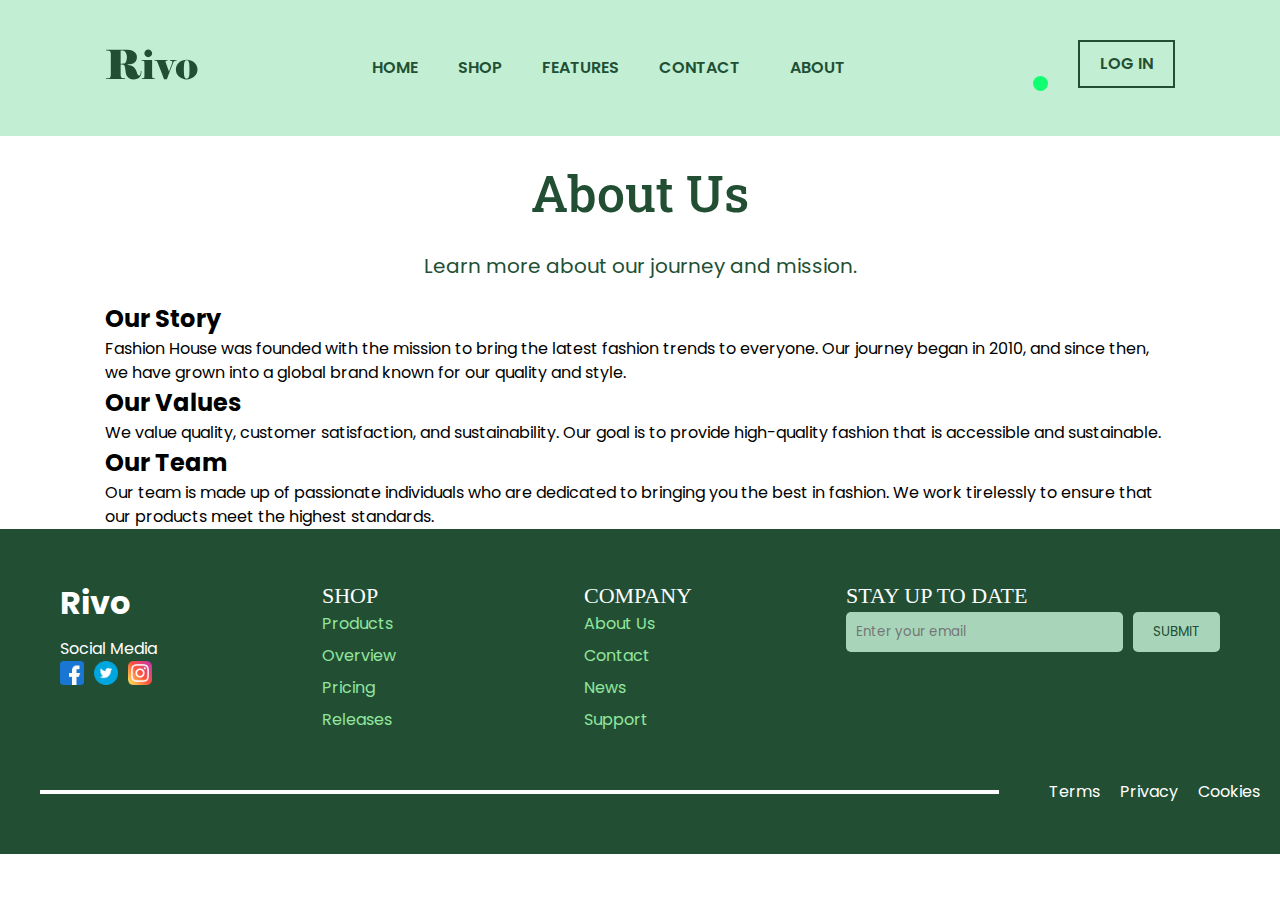
==== about.html @ d5389ce8 "Added some pages" ====
<!DOCTYPE html>
<html lang="en">
<head>
    <meta charset="UTF-8">
    <meta name="viewport" content="width=device-width, initial-scale=1.0">
    <title>About Us - Fashion House</title>
    <link rel="stylesheet" href="css/styles.css">
</head>
<body>
    <nav class="navbar">
        <div class="container">
            <div class="logo">
                <a href="index.html"><img src="images/Rivo.svg" alt="logo"></a>
            </div>
            <div class="main-menu">
                <ul>
                    <li><a href="index.html">Home</a></li>
                    <li><a href="shop.html">SHOP</a></li>
                    <li><a href="features.html">Features</a></li>
                    <li><a href="contact.html">Contact</a></li>
                    <li><a href="about.html">About</a></li>
                </ul>
            </div>
            <div class="main-menu">
                <ul>
                    <li><a class="bag-icon" href="#"><i class="fas fa-bag-shopping bag-icon-style"></i><span class="notification-badge"></span></a></li>
                    <li><a class="btn" href="#"> Log In </a></li>
                </ul>
            </div>
            <button class="hamburger-button">
                <div class="hamburger-line"></div>
                <div class="hamburger-line"></div>
                <div class="hamburger-line"></div>
            </button>
            <div class="mobile-menu">
                <ul>
                    <li><a href="index.html">Home</a></li>
                    <li><a href="shop.html">SHOP</a></li>
                    <li><a href="features.html">Features</a></li>
                    <li><a href="contact.html">Contact</a></li>
                    <li><a href="about.html">About</a></li>
                    <li><a class="btn" href="#"> Log In </a></li>
                </ul>
            </div>
        </div>
    </nav>

    <header class="custom-header">
        <h1>About Us</h1>
        <p>Learn more about our journey and mission.</p>
    </header>

    <section class="about-section">
        <div class="container">
            <h2>Our Story</h2>
            <p>Fashion House was founded with the mission to bring the latest fashion trends to everyone. Our journey began in 2010, and since then, we have grown into a global brand known for our quality and style.</p>
            
            <h2>Our Values</h2>
            <p>We value quality, customer satisfaction, and sustainability. Our goal is to provide high-quality fashion that is accessible and sustainable.</p>
            
            <h2>Our Team</h2>
            <p>Our team is made up of passionate individuals who are dedicated to bringing you the best in fashion. We work tirelessly to ensure that our products meet the highest standards.</p>
        </div>
    </section>

    <footer class="footer">
        <div class="footer-container">
            <div class="footer-column">
                <h2 class="footer-logo">Rivo</h2>
                <p>Social Media</p>
                <div class="social-media-icons">
                    <a href="#"><img src="images/facebook.png" alt="Facebook"></a>
                    <a href="#"><img src="images/twitter.png" alt="Twitter"></a>
                    <a href="#"><img src="images/instagram.png" alt="Instagram"></a>
                </div>
            </div>
            <div class="footer-column">
                <h3>SHOP</h3>
                <ul>
                    <li><a href="#">Products</a></li>
                    <li><a href="#">Overview</a></li>
                    <li><a href="#">Pricing</a></li>
                    <li><a href="#">Releases</a></li>
                </ul>
            </div>
            <div class="footer-column">
                <h3>COMPANY</h3>
                <ul>
                    <li><a href="#">About Us</a></li>
                    <li><a href="#">Contact</a></li>
                    <li><a href="#">News</a></li>
                    <li><a href="#">Support</a></li>
                </ul>
            </div>
            <div class="footer-column">
                <h3>STAY UP TO DATE</h3>
                <div class="subscribe-form">
                    <input type="email" placeholder="Enter your email">
                    <button type="submit">SUBMIT</button>
                </div>
            </div>
        </div>
        <div class="footer-bottom">
            <hr class="footer-hr">
            <div class="footer-links">
                <a href="#">Terms</a>
                <a href="#">Privacy</a>
                <a href="#">Cookies</a>
            </div>
        </div>
    </footer>
</body>
</html>
---- css/styles.css ----
@import url("https://fonts.googleapis.com/css2?family=Poppins:ital,wght@0,100;0,200;0,300;0,400;0,500;0,600;0,700;0,800;0,900;1,100;1,200;1,300;1,400;1,500;1,600;1,700;1,800;1,900&display=swap");
@import url('https://fonts.googleapis.com/css2?family=Roboto+Slab:wght@100..900&display=swap');
* {
  box-sizing: border-box;
  margin: 0;
  padding: 0;
  font-family: "Poppins", sans-serif;
}

:root {
  --primary-color: #224f34;
  --light-color: #f4f4f6;
  --dark-color: #111;
}

body {
  font-family: "Poppins", sans-serif;
  font-size: 16px;
  line-height: 1.5;
  /* background: #fff; */
  overflow-x: hidden;
}

.custom-header {
    text-align: center;
    padding: 20px;
    background-color: #ffffff;
    /* box-shadow: 0 2px 4px rgba(0,0,0,0.1); */
    font-family: 'Roboto Slab', serif;
    font-size: 20px;
    /* font-optical-sizing: auto; */
    color: #224F34;
    
}

.custom-header h1 {
  text-align: center;
  font-weight: 500;
  color: var(--primary-color);
  font-size: 50px;
  font-family: "Roboto Slab", sans-serif;
  margin-bottom: 20px;
  
}
.custom-nav ul {
  list-style: none;
  padding: 10;
  margin: 15px 0 0 0;
  display: flex;
  justify-content: center;
}

.custom-nav ul li {
  margin: 0 20px;
}

.custom-nav ul li a {
  text-decoration: none;
  color: #2b2b2b;
  font-weight:normal;
}

.custom-nav ul li a.active,
.custom-nav ul li a:hover {
    color: #2b2b2b;
    border-bottom: 2px solid #2b2b2b;
}

.rating-star {
  color: rgb(129, 129, 10); /* Yellow color */
  font-size: 20px; /* Adjust font size */
}

.best-selling {
  padding: 20px;
  max-width: 1200px;
  margin: 0 auto;
}

.best-selling-list {
  display: grid;
  grid-template-columns: repeat(3, 1fr);
  row-gap: 20px; 
  column-gap: 20px; 
  text-align: center;
}

.best-selling-pro {
  background-color: #ffffff;
  border-radius: 8px;
  padding: 10px;
}

.best-selling-pro img {
  max-width: 100%;
  height: auto;
  border-radius: 8px;
  cursor: pointer;
}

.best-selling-pro h2 {
  font-size: 1.2em;
  margin: 10px 0;
}

.best-selling-pro p {
  margin: 5px 0;
  color: #666666;
}

.productmain {
  padding: 20px;
  max-width: 1200px;
  margin: 0 auto;
}

.product-list {
  display: grid;
  grid-template-columns: repeat(4, 1fr);
  row-gap: 0px; 
  column-gap: 0px; 
}

.product {
  background-color: #ffffff;
  /* border: 1px solid #e0e0e0; */
  border-radius: 0px;
  padding: 10px;
  text-align: center;
  /* box-shadow: 0 2px 4px rgba(0,0,0,0.1); */
}

.product img {
  max-width: 100%;
  height: auto;
  border-radius: 8px;
  cursor: pointer;
}

.product h2 {
  font-size: 1em;
  margin: 5px 0;
}

.product p {
  margin: 5px 0;
  color: #666666;
}

/* Modal styles */
.modal {
  display: none;
  position: fixed;
  z-index: 1;
  padding-top: 60px;
  left: 0;
  top: 0;
  width: 100%;
  height: 100%;
  overflow: auto;
  background-color: rgb(0,0,0);
  background-color: rgba(0,0,0,0.9);
}

.modal-content {
  margin: auto;
  display: block;
  width: 80%;
  max-width: 700px;
}

/* rotate images */
.rotate {
  animation: rotate 0.5s linear forwards;
}

@keyframes rotate {
  from {
      transform: rotateY(0deg);
  }
  to {
      transform: rotateY(360deg);
  }
}


#caption {
  margin: auto;
  display: block;
  width: 80%;
  max-width: 700px;
  text-align: center;
  color: #ccc;
  padding: 10px 0;
}

.modal-content, #caption {
  animation-name: zoom;
  animation-duration: 0.6s;
}

@keyframes zoom {
  from {transform: scale(0)}
  to {transform: scale(1)}
}

.close {
  position: absolute;
  top: 15px;
  right: 35px;
  color: #f1f1f1;
  font-size: 40px;
  font-weight: bold;
  transition: 0.3s;
}

.close:hover,
.close:focus {
  color: #bbb;
  text-decoration: none;
  cursor: pointer;
}


a {
  text-decoration: none;
  color: var(--primary-color);
}

ul {
  list-style: none;
}

img {
  max-width: 100%;
}

/* Navbar */
.navbar {
  background: #c2efd4;
  padding: 40px;
}

.navbar .container {
  display: flex;
  justify-content: space-between;
  align-items: center;
}

.navbar .main-menu ul {
  display: flex;
}

.navbar ul li a {
  padding: 10px 20px;
  display: block;
  text-transform: uppercase;
  font-weight: 600;
  transition: 0.5s;
}

.navbar ul li a:hover {
  color: var(--primary-color);
}

.navbar ul li a i {
  margin-right: 10px;
}

.navbar ul li:last-child a {
  margin-left: 10px;
}

/* Utility Classes */
.container {
  max-width: 1100px;
  margin: 0 auto;
  padding: 0 15px;
}

.container-sm {
  max-width: 800px;
  margin: 0 auto;
  padding: 0 15px;
}

/* Card */
.card {
  background: #fff;
  color: #000;
  border-radius: 10px;
  padding: 20px;
}

/* Shopping bag */
.bag-icon {
  position: relative;
  display: inline-block;
}

.bag-icon-style {
  font-size: 24px;
}

.notification-badge {
  position: absolute;
  bottom: 5px;
  right: 20px;
  background-color: #10ff70;
  color: white;
  border-radius: 50%;
  width: 15px;
  height: 15px;
  display: flex;
  justify-content: center;
  align-items: center;
  font-size: 12px;
  font-weight: bold;
}

/* Buttons */
.btn {
  display: inline-block;
  justify-content: center;
  align-items: center;
  padding: 13px 20px;
  background: transparent;
  border: 2px solid #224f34;
  color: #224f34;
  text-transform: uppercase;
  font-weight: 600;
  text-decoration: none;
  cursor: pointer;
  text-align: center;
  transition: 0.5s;
}

.btn:hover {
  opacity: 0.8;
}

.btn-primary {
  background: var(--primary-color);
  color: #fff;
}

.btn-dark {
  background: var(--dark-color);
  color: #fff;
}

.btn-block {
  display: block;
  width: 100%;
}

/* Text Classes */
.text-xxl {
  font-size: 3rem;
  line-height: 1.2;
  font-weight: 600;
  margin: 40px 0 20px;
}

.text-xl {
  font-size: 2.2rem;
  line-height: 1.4;
  font-weight: normal;
  margin: 40px 0 20px;
}

.text-lg {
  font-size: 1.8rem;
  line-height: 1.4;
  font-weight: normal;
  margin: 30px 0 20px;
}

.text-md {
  font-size: 1.2rem;
  line-height: 1.4;
  font-weight: normal;
  margin: 20px 0 10px;
}

.text-sm {
  font-size: 0.9rem;
  line-height: 1.4;
  font-weight: normal;
  margin: 10px 0 5px;
}

.text-center {
  text-align: center;
}

/* Background */
.bg-primary {
  background: var(--primary-color);
  color: #fff;
}

.bg-light {
  background: var(--light-color);
  color: #333;
}

.bg-dark {
  background: var(--dark-color);
  color: #fff;
}

.bg-black {
  background: #000;
  color: #fff;
}

/* Hamburger Button */
.hamburger-button {
  display: none;
  background: none;
  border: none;
  cursor: pointer;
  padding: 10px;
  z-index: 1000;
}

.hamburger-button .hamburger-line {
  width: 30px;
  height: 3px;
  background: #333;
  margin: 6px 0;
}

/* Mobile Menu */
.mobile-menu {
  position: fixed;
  top: 0;
  right: -300px;
  width: 250px;
  height: 100%;
  z-index: 100;
  background: #fff;
  box-shadow: 0px 0px 10px rgba(0, 0, 0, 0.2);
  transition: right 0.3s ease-in-out;
}

.mobile-menu.active {
  right: 0;
}

.mobile-menu ul {
  margin-top: 100px;
  padding-right: 10px;
}

.mobile-menu ul li {
  margin: 10px 0;
}

.mobile-menu ul li a {
  font-size: 20px;
  transition: 0.3s;
}

/* Media Queries */
@media (max-width: 960px) {
  .text-xxl {
    font-size: 2.5rem;
  }

  .best-selling-list {
    grid-template-columns: repeat(2, 1fr);
  }

  .best-selling h2 {
    font-size: 1.1em;
  }
}


/* @media (max-width: 500px) {

} */



/* FOOTER CSS */
.footer {
  background-color: #224f34;
  color: white;
  padding: 50px 20px;
}

.footer-container {
  display: flex;
  justify-content: space-between;
  max-width: 1200px;
  margin: 0 auto;
}

.footer-column {
  flex: 1;
  margin: 0 20px;
}

.footer-logo {
  font-size: 2rem;
  margin-bottom: 10px;
}

.footer h3 {
  font-family: "Roboto Serif", serif;
  font-size: 22px;
  font-weight: 500;
  color: #ffffff;
}


.footer ul {
  list-style: none;
  padding: 0;
}

.footer ul li {
  margin-bottom: 8px;
}

.footer ul li a {
  color: rgb(146, 230, 158);
  font-size: 1rem;
  text-decoration: none;
}

.footer ul li a:hover {
  text-decoration: underline;
}

.social-media-icons {
  display: flex;
  gap: 10px;
}

.footer-bottom-links {
  justify-content: center; /* Center align the links */
}

.footer-bottom {
  display: flex;
  align-items: center;
  justify-content: space-between;
  padding-top: 20px;
  margin-top: 20px;
}

.footer-hr {
  flex-grow: 1;
  border: none;
  border-top: 4px solid white; /* Thickness of the line */
  margin-left: 20px;
  margin-right: 50px; /* Space between the line and links */
}

.footer-links {
  display: flex;
  align-items: flex-start;
  gap: 20px; /* Add spacing between links */
}

.social-media-icons a {
  color: white;
  font-size: 20px;
}

.subscribe-form {
  display: flex;
  gap: 10px;
}

.subscribe-form input {
  padding: 10px;
  border: none;
  border-radius: 5px;
  flex: 1;
  background-color: #a8d5ba; 
  color: #224f34; 
}

.subscribe-form button {
  padding: 10px 20px;
  border: none;
  border-radius: 5px;
  background-color: #a8d5ba;
  color: #224f34;
  cursor: pointer;
}

.footer-bottom a {
  color: white;
  text-decoration: none;
}

.footer-bottom a:hover {
  text-decoration: underline;
}



.social-media-icons {
  display: flex;
  gap: 10px;
  justify-content: left;
}

.social-media-icons img {
  max-width: 100%; /* Ensure images don't exceed their container width */
  height: auto; /* Maintain aspect ratio */
  width: 24px; /* Set initial width */
}


@media (max-width: 670px) {
  .navbar .main-menu {
    display: none;
  }

  .navbar .hamburger-button {
    display: block;
  }

  .hero .container {
    background: url("../images/hero-bg-mobile.png") no-repeat;
    background-size: 350px 400px;
    background-position: bottom;
    height: 770px;
  }

  .hero .hero-content,
  .hero .hero-text {
    width: 100%;
    text-align: center;
  }

  .hero .hero-buttons .btn {
    margin-bottom: 10px;
    display: block;
    width: 100%;
  }

  .testimonials .testimonials-heading {
    max-width: 100%;
    text-align: center;
  }

  .testimonials .testimonials-grid,
  .pricing .pricing-grid,
  .footer .footer-grid {
    grid-template-columns: 1fr;
  }

  .footer .card {
    margin-right: 0;
  }

  .footer .footer-grid > div {
    text-align: center;
  }

  /* Text */
  .text-xl {
    font-size: 1.9rem;
  }

  .text-lg {
    font-size: 1.5rem;
  }

  .text-md {
    font-size: 1.1rem;
  }

  .custom-header {
    font-size: 1em; /* Adjusted font size for responsiveness */
    padding: 10px; /* Adjusted padding for responsiveness */
  }

  .custom-nav ul {
    margin: 5px 0; /* Further adjusted margin for responsiveness */
  }

  .custom-nav ul li {
    margin: 0 5px; /* Further adjusted margin for responsiveness */
  }

  .footer-column {
    flex: 1 0 100%; /* Take full width on smaller screens */
    margin: 20px 0; /* Add space between columns */
  }

  .subscribe-form input {
    width: 100%; /* Make the input take full width on smaller screens */
  }

  .subscribe-form input {
    width: 100%; /* Make the input take full width on smaller screens */
    font-size: 14px; /* Adjust font size for smaller screens */
    padding: 8px; /* Adjust padding for smaller screens */
  }

  .best-selling-list {
    grid-template-columns: 1fr;
  }

  .best-selling {
    padding: 15px;
  }

}
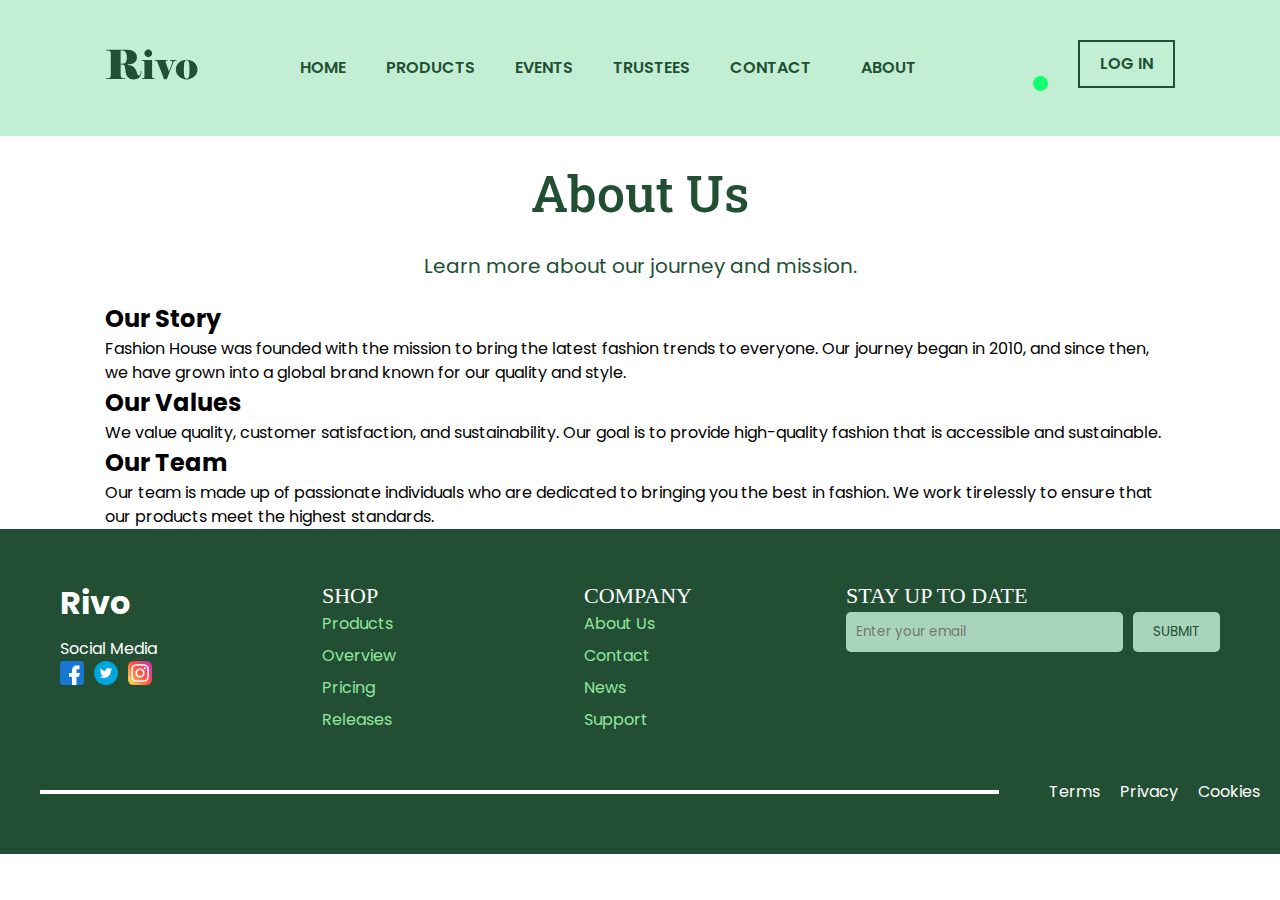
==== commit 47663a2e: "Merge pull request #9 from dicethedev/elijahkatov1" ====
--- a/about.html
+++ b/about.html
@@ -1,113 +1,130 @@
 <!DOCTYPE html>
 <html lang="en">
-<head>
-    <meta charset="UTF-8">
-    <meta name="viewport" content="width=device-width, initial-scale=1.0">
+  <head>
+    <meta charset="UTF-8" />
+    <meta name="viewport" content="width=device-width, initial-scale=1.0" />
     <title>About Us - Fashion House</title>
-    <link rel="stylesheet" href="css/styles.css">
-</head>
-<body>
+    <link rel="stylesheet" href="css/styles.css" />
+  </head>
+  <body>
     <nav class="navbar">
-        <div class="container">
-            <div class="logo">
-                <a href="index.html"><img src="images/Rivo.svg" alt="logo"></a>
-            </div>
-            <div class="main-menu">
-                <ul>
-                    <li><a href="index.html">Home</a></li>
-                    <li><a href="shop.html">SHOP</a></li>
-                    <li><a href="features.html">Features</a></li>
-                    <li><a href="contact.html">Contact</a></li>
-                    <li><a href="about.html">About</a></li>
-                </ul>
-            </div>
-            <div class="main-menu">
-                <ul>
-                    <li><a class="bag-icon" href="#"><i class="fas fa-bag-shopping bag-icon-style"></i><span class="notification-badge"></span></a></li>
-                    <li><a class="btn" href="#"> Log In </a></li>
-                </ul>
-            </div>
-            <button class="hamburger-button">
-                <div class="hamburger-line"></div>
-                <div class="hamburger-line"></div>
-                <div class="hamburger-line"></div>
-            </button>
-            <div class="mobile-menu">
-                <ul>
-                    <li><a href="index.html">Home</a></li>
-                    <li><a href="shop.html">SHOP</a></li>
-                    <li><a href="features.html">Features</a></li>
-                    <li><a href="contact.html">Contact</a></li>
-                    <li><a href="about.html">About</a></li>
-                    <li><a class="btn" href="#"> Log In </a></li>
-                </ul>
-            </div>
+      <div class="container">
+        <div class="logo">
+          <a href="index.html"><img src="images/Rivo.svg" alt="logo" /></a>
         </div>
+        <div class="main-menu">
+          <ul>
+            <li><a href="index.html">Home</a></li>
+            <li><a href="products.html">PRODUCTS</a></li>
+            <li><a href="events.html">EVENTS</a></li>
+            <li><a href="trustees.html">TRUSTEES</a></li>
+            <li><a href="contact.html">CONTACT</a></li>
+            <li><a href="about.html">ABOUT</a></li>
+          </ul>
+        </div>
+        <div class="main-menu">
+          <ul>
+            <li>
+              <a class="bag-icon" href="#"
+                ><i class="fas fa-bag-shopping bag-icon-style"></i
+                ><span class="notification-badge"></span
+              ></a>
+            </li>
+            <li><a class="btn" href="#"> Log In </a></li>
+          </ul>
+        </div>
+        <button class="hamburger-button">
+          <div class="hamburger-line"></div>
+          <div class="hamburger-line"></div>
+          <div class="hamburger-line"></div>
+        </button>
+        <div class="mobile-menu">
+          <ul>
+            <li><a href="index.html">Home</a></li>
+            <li><a href="shop.html">SHOP</a></li>
+            <li><a href="features.html">Features</a></li>
+            <li><a href="contact.html">Contact</a></li>
+            <li><a href="about.html">About</a></li>
+            <li><a class="btn" href="#"> Log In </a></li>
+          </ul>
+        </div>
+      </div>
     </nav>
 
     <header class="custom-header">
-        <h1>About Us</h1>
-        <p>Learn more about our journey and mission.</p>
+      <h1>About Us</h1>
+      <p>Learn more about our journey and mission.</p>
     </header>
 
     <section class="about-section">
-        <div class="container">
-            <h2>Our Story</h2>
-            <p>Fashion House was founded with the mission to bring the latest fashion trends to everyone. Our journey began in 2010, and since then, we have grown into a global brand known for our quality and style.</p>
-            
-            <h2>Our Values</h2>
-            <p>We value quality, customer satisfaction, and sustainability. Our goal is to provide high-quality fashion that is accessible and sustainable.</p>
-            
-            <h2>Our Team</h2>
-            <p>Our team is made up of passionate individuals who are dedicated to bringing you the best in fashion. We work tirelessly to ensure that our products meet the highest standards.</p>
-        </div>
+      <div class="container">
+        <h2>Our Story</h2>
+        <p>
+          Fashion House was founded with the mission to bring the latest fashion
+          trends to everyone. Our journey began in 2010, and since then, we have
+          grown into a global brand known for our quality and style.
+        </p>
+
+        <h2>Our Values</h2>
+        <p>
+          We value quality, customer satisfaction, and sustainability. Our goal
+          is to provide high-quality fashion that is accessible and sustainable.
+        </p>
+
+        <h2>Our Team</h2>
+        <p>
+          Our team is made up of passionate individuals who are dedicated to
+          bringing you the best in fashion. We work tirelessly to ensure that
+          our products meet the highest standards.
+        </p>
+      </div>
     </section>
 
     <footer class="footer">
-        <div class="footer-container">
-            <div class="footer-column">
-                <h2 class="footer-logo">Rivo</h2>
-                <p>Social Media</p>
-                <div class="social-media-icons">
-                    <a href="#"><img src="images/facebook.png" alt="Facebook"></a>
-                    <a href="#"><img src="images/twitter.png" alt="Twitter"></a>
-                    <a href="#"><img src="images/instagram.png" alt="Instagram"></a>
-                </div>
-            </div>
-            <div class="footer-column">
-                <h3>SHOP</h3>
-                <ul>
-                    <li><a href="#">Products</a></li>
-                    <li><a href="#">Overview</a></li>
-                    <li><a href="#">Pricing</a></li>
-                    <li><a href="#">Releases</a></li>
-                </ul>
-            </div>
-            <div class="footer-column">
-                <h3>COMPANY</h3>
-                <ul>
-                    <li><a href="#">About Us</a></li>
-                    <li><a href="#">Contact</a></li>
-                    <li><a href="#">News</a></li>
-                    <li><a href="#">Support</a></li>
-                </ul>
-            </div>
-            <div class="footer-column">
-                <h3>STAY UP TO DATE</h3>
-                <div class="subscribe-form">
-                    <input type="email" placeholder="Enter your email">
-                    <button type="submit">SUBMIT</button>
-                </div>
-            </div>
+      <div class="footer-container">
+        <div class="footer-column">
+          <h2 class="footer-logo">Rivo</h2>
+          <p>Social Media</p>
+          <div class="social-media-icons">
+            <a href="#"><img src="images/facebook.png" alt="Facebook" /></a>
+            <a href="#"><img src="images/twitter.png" alt="Twitter" /></a>
+            <a href="#"><img src="images/instagram.png" alt="Instagram" /></a>
+          </div>
         </div>
-        <div class="footer-bottom">
-            <hr class="footer-hr">
-            <div class="footer-links">
-                <a href="#">Terms</a>
-                <a href="#">Privacy</a>
-                <a href="#">Cookies</a>
-            </div>
+        <div class="footer-column">
+          <h3>SHOP</h3>
+          <ul>
+            <li><a href="#">Products</a></li>
+            <li><a href="#">Overview</a></li>
+            <li><a href="#">Pricing</a></li>
+            <li><a href="#">Releases</a></li>
+          </ul>
         </div>
+        <div class="footer-column">
+          <h3>COMPANY</h3>
+          <ul>
+            <li><a href="#">About Us</a></li>
+            <li><a href="#">Contact</a></li>
+            <li><a href="#">News</a></li>
+            <li><a href="#">Support</a></li>
+          </ul>
+        </div>
+        <div class="footer-column">
+          <h3>STAY UP TO DATE</h3>
+          <div class="subscribe-form">
+            <input type="email" placeholder="Enter your email" />
+            <button type="submit">SUBMIT</button>
+          </div>
+        </div>
+      </div>
+      <div class="footer-bottom">
+        <hr class="footer-hr" />
+        <div class="footer-links">
+          <a href="#">Terms</a>
+          <a href="#">Privacy</a>
+          <a href="#">Cookies</a>
+        </div>
+      </div>
     </footer>
-</body>
+  </body>
 </html>
--- a/css/styles.css
+++ b/css/styles.css
@@ -1,5 +1,5 @@
 @import url("https://fonts.googleapis.com/css2?family=Poppins:ital,wght@0,100;0,200;0,300;0,400;0,500;0,600;0,700;0,800;0,900;1,100;1,200;1,300;1,400;1,500;1,600;1,700;1,800;1,900&display=swap");
-@import url('https://fonts.googleapis.com/css2?family=Roboto+Slab:wght@100..900&display=swap');
+@import url("https://fonts.googleapis.com/css2?family=Roboto+Slab:wght@100..900&display=swap");
 * {
   box-sizing: border-box;
   margin: 0;
@@ -22,15 +22,14 @@
 }
 
 .custom-header {
-    text-align: center;
-    padding: 20px;
-    background-color: #ffffff;
-    /* box-shadow: 0 2px 4px rgba(0,0,0,0.1); */
-    font-family: 'Roboto Slab', serif;
-    font-size: 20px;
-    /* font-optical-sizing: auto; */
-    color: #224F34;
-    
+  text-align: center;
+  padding: 20px;
+  background-color: #ffffff;
+  /* box-shadow: 0 2px 4px rgba(0,0,0,0.1); */
+  font-family: "Roboto Slab", serif;
+  font-size: 20px;
+  /* font-optical-sizing: auto; */
+  color: #224f34;
 }
 
 .custom-header h1 {
@@ -40,7 +39,6 @@
   font-size: 50px;
   font-family: "Roboto Slab", sans-serif;
   margin-bottom: 20px;
-  
 }
 .custom-nav ul {
   list-style: none;
@@ -57,13 +55,13 @@
 .custom-nav ul li a {
   text-decoration: none;
   color: #2b2b2b;
-  font-weight:normal;
+  font-weight: normal;
 }
 
 .custom-nav ul li a.active,
 .custom-nav ul li a:hover {
-    color: #2b2b2b;
-    border-bottom: 2px solid #2b2b2b;
+  color: #2b2b2b;
+  border-bottom: 2px solid #2b2b2b;
 }
 
 .rating-star {
@@ -80,8 +78,8 @@
 .best-selling-list {
   display: grid;
   grid-template-columns: repeat(3, 1fr);
-  row-gap: 20px; 
-  column-gap: 20px; 
+  row-gap: 20px;
+  column-gap: 20px;
   text-align: center;
 }
 
@@ -117,8 +115,8 @@
 .product-list {
   display: grid;
   grid-template-columns: repeat(4, 1fr);
-  row-gap: 0px; 
-  column-gap: 0px; 
+  row-gap: 0px;
+  column-gap: 0px;
 }
 
 .product {
@@ -158,8 +156,8 @@
   width: 100%;
   height: 100%;
   overflow: auto;
-  background-color: rgb(0,0,0);
-  background-color: rgba(0,0,0,0.9);
+  background-color: rgb(0, 0, 0);
+  background-color: rgba(0, 0, 0, 0.9);
 }
 
 .modal-content {
@@ -176,13 +174,12 @@
 
 @keyframes rotate {
   from {
-      transform: rotateY(0deg);
+    transform: rotateY(0deg);
   }
   to {
-      transform: rotateY(360deg);
-  }
-}
-
+    transform: rotateY(360deg);
+  }
+}
 
 #caption {
   margin: auto;
@@ -194,14 +191,19 @@
   padding: 10px 0;
 }
 
-.modal-content, #caption {
+.modal-content,
+#caption {
   animation-name: zoom;
   animation-duration: 0.6s;
 }
 
 @keyframes zoom {
-  from {transform: scale(0)}
-  to {transform: scale(1)}
+  from {
+    transform: scale(0);
+  }
+  to {
+    transform: scale(1);
+  }
 }
 
 .close {
@@ -220,7 +222,6 @@
   text-decoration: none;
   cursor: pointer;
 }
-
 
 a {
   text-decoration: none;
@@ -476,14 +477,65 @@
   .best-selling h2 {
     font-size: 1.1em;
   }
-}
-
-
-/* @media (max-width: 500px) {
-
-} */
-
-
+
+  .exclusive-offer {
+    padding: 20px;
+  }
+
+  .offer-details h2 {
+    font-size: 28px;
+  }
+
+  .offer-details p {
+    font-size: 16px;
+  }
+
+  .time-box {
+    padding: 10px;
+  }
+
+  .time-box span {
+    font-size: 20px;
+  }
+
+  .time-box p {
+    font-size: 12px;
+  }
+}
+
+@media (max-width: 500px) {
+  .exclusive-offer {
+    flex-direction: column;
+    padding: 20px;
+  }
+
+  .offer-image,
+  .offer-details {
+    flex: 1;
+    min-width: 100%;
+    text-align: center;
+  }
+
+  .offer-details h2 {
+    font-size: 24px;
+  }
+
+  .offer-details p {
+    font-size: 14px;
+  }
+
+  .time-box {
+    padding: 5px;
+  }
+
+  .time-box span {
+    font-size: 18px;
+  }
+
+  .time-box p {
+    font-size: 10px;
+  }
+}
 
 /* FOOTER CSS */
 .footer {
@@ -515,7 +567,6 @@
   font-weight: 500;
   color: #ffffff;
 }
-
 
 .footer ul {
   list-style: none;
@@ -582,8 +633,8 @@
   border: none;
   border-radius: 5px;
   flex: 1;
-  background-color: #a8d5ba; 
-  color: #224f34; 
+  background-color: #a8d5ba;
+  color: #224f34;
 }
 
 .subscribe-form button {
@@ -604,8 +655,6 @@
   text-decoration: underline;
 }
 
-
-
 .social-media-icons {
   display: flex;
   gap: 10px;
@@ -618,6 +667,69 @@
   width: 24px; /* Set initial width */
 }
 
+.exclusive-offer {
+  display: flex;
+  align-items: center;
+  justify-content: center;
+  background-color: #c2efd4;
+  padding: 50px;
+  border-radius: 10px;
+  padding: 20px;
+  max-width: 1200px;
+  margin: 0 auto;
+}
+
+.offer-image {
+  flex: 1;
+}
+
+.offer-image img {
+  max-width: 100%;
+  border-radius: 0px 0px;
+}
+
+.offer-details {
+  flex: 2;
+  padding: 20px;
+}
+
+.offer-details h2 {
+  font-family: "Roboto Slab", serif;
+  color: var(--primary-color);
+  font-size: 36px;
+  margin-bottom: 20px;
+}
+
+.offer-details p {
+  font-size: 18px;
+  color: var(--dark-color);
+  margin-bottom: 30px;
+}
+
+.countdown-timer {
+  display: flex;
+  gap: 20px;
+  margin-bottom: 20px;
+}
+
+.time-box {
+  background-color: #ffffff;
+  border-radius: 10px;
+  padding: 10px 20px;
+  text-align: center;
+  box-shadow: 0 2px 4px rgba(0, 0, 0, 0.1);
+}
+
+.time-box span {
+  font-size: 24px;
+  font-weight: bold;
+  color: var(--primary-color);
+}
+
+.time-box p {
+  font-size: 14px;
+  color: var(--dark-color);
+}
 
 @media (max-width: 670px) {
   .navbar .main-menu {
@@ -714,5 +826,4 @@
   .best-selling {
     padding: 15px;
   }
-
-}+}
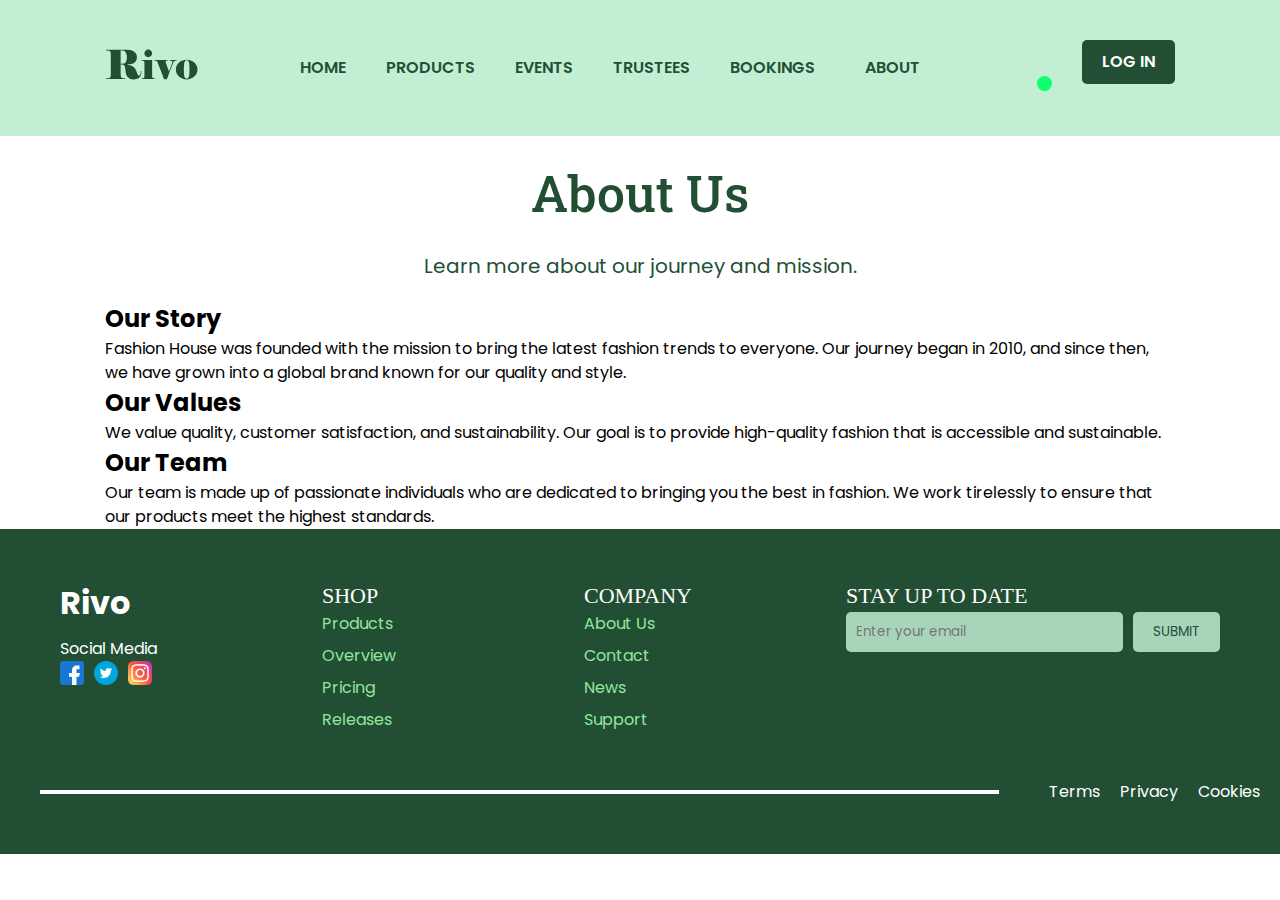
==== commit 7104df8c: "appointment page ready" ====
--- a/about.html
+++ b/about.html
@@ -18,7 +18,7 @@
             <li><a href="products.html">PRODUCTS</a></li>
             <li><a href="events.html">EVENTS</a></li>
             <li><a href="trustees.html">TRUSTEES</a></li>
-            <li><a href="contact.html">CONTACT</a></li>
+            <li><a href="appointment.html">BOOKINGS</a></li>
             <li><a href="about.html">ABOUT</a></li>
           </ul>
         </div>
--- a/css/styles.css
+++ b/css/styles.css
@@ -1,5 +1,10 @@
+/* Combined CSS File */
+
+/* Imports */
 @import url("https://fonts.googleapis.com/css2?family=Poppins:ital,wght@0,100;0,200;0,300;0,400;0,500;0,600;0,700;0,800;0,900;1,100;1,200;1,300;1,400;1,500;1,600;1,700;1,800;1,900&display=swap");
 @import url("https://fonts.googleapis.com/css2?family=Roboto+Slab:wght@100..900&display=swap");
+
+/* Base Styles */
 * {
   box-sizing: border-box;
   margin: 0;
@@ -17,18 +22,16 @@
   font-family: "Poppins", sans-serif;
   font-size: 16px;
   line-height: 1.5;
-  /* background: #fff; */
   overflow-x: hidden;
 }
 
+/* Custom Header */
 .custom-header {
   text-align: center;
   padding: 20px;
   background-color: #ffffff;
-  /* box-shadow: 0 2px 4px rgba(0,0,0,0.1); */
   font-family: "Roboto Slab", serif;
   font-size: 20px;
-  /* font-optical-sizing: auto; */
   color: #224f34;
 }
 
@@ -40,6 +43,8 @@
   font-family: "Roboto Slab", sans-serif;
   margin-bottom: 20px;
 }
+
+/* Navigation */
 .custom-nav ul {
   list-style: none;
   padding: 10;
@@ -64,11 +69,13 @@
   border-bottom: 2px solid #2b2b2b;
 }
 
+/* Rating Star */
 .rating-star {
-  color: rgb(129, 129, 10); /* Yellow color */
-  font-size: 20px; /* Adjust font size */
-}
-
+  color: rgb(129, 129, 10);
+  font-size: 20px;
+}
+
+/* Best Selling */
 .best-selling {
   padding: 20px;
   max-width: 1200px;
@@ -106,6 +113,7 @@
   color: #666666;
 }
 
+/* Product Main */
 .productmain {
   padding: 20px;
   max-width: 1200px;
@@ -121,11 +129,9 @@
 
 .product {
   background-color: #ffffff;
-  /* border: 1px solid #e0e0e0; */
   border-radius: 0px;
   padding: 10px;
   text-align: center;
-  /* box-shadow: 0 2px 4px rgba(0,0,0,0.1); */
 }
 
 .product img {
@@ -145,7 +151,7 @@
   color: #666666;
 }
 
-/* Modal styles */
+/* Modal Styles */
 .modal {
   display: none;
   position: fixed;
@@ -167,7 +173,7 @@
   max-width: 700px;
 }
 
-/* rotate images */
+/* Rotate Images */
 .rotate {
   animation: rotate 0.5s linear forwards;
 }
@@ -223,6 +229,7 @@
   cursor: pointer;
 }
 
+/* Links */
 a {
   text-decoration: none;
   color: var(--primary-color);
@@ -293,7 +300,7 @@
   padding: 20px;
 }
 
-/* Shopping bag */
+/* Shopping Bag */
 .bag-icon {
   position: relative;
   display: inline-block;
@@ -593,7 +600,7 @@
 }
 
 .footer-bottom-links {
-  justify-content: center; /* Center align the links */
+  justify-content: center;
 }
 
 .footer-bottom {
@@ -607,15 +614,15 @@
 .footer-hr {
   flex-grow: 1;
   border: none;
-  border-top: 4px solid white; /* Thickness of the line */
+  border-top: 4px solid white;
   margin-left: 20px;
-  margin-right: 50px; /* Space between the line and links */
+  margin-right: 50px;
 }
 
 .footer-links {
   display: flex;
   align-items: flex-start;
-  gap: 20px; /* Add spacing between links */
+  gap: 20px;
 }
 
 .social-media-icons a {
@@ -662,9 +669,9 @@
 }
 
 .social-media-icons img {
-  max-width: 100%; /* Ensure images don't exceed their container width */
-  height: auto; /* Maintain aspect ratio */
-  width: 24px; /* Set initial width */
+  max-width: 100%;
+  height: auto;
+  width: 24px;
 }
 
 .exclusive-offer {
@@ -778,7 +785,6 @@
     text-align: center;
   }
 
-  /* Text */
   .text-xl {
     font-size: 1.9rem;
   }
@@ -792,31 +798,27 @@
   }
 
   .custom-header {
-    font-size: 1em; /* Adjusted font size for responsiveness */
-    padding: 10px; /* Adjusted padding for responsiveness */
+    font-size: 1em;
+    padding: 10px;
   }
 
   .custom-nav ul {
-    margin: 5px 0; /* Further adjusted margin for responsiveness */
+    margin: 5px 0;
   }
 
   .custom-nav ul li {
-    margin: 0 5px; /* Further adjusted margin for responsiveness */
+    margin: 0 5px;
   }
 
   .footer-column {
-    flex: 1 0 100%; /* Take full width on smaller screens */
-    margin: 20px 0; /* Add space between columns */
+    flex: 1 0 100%;
+    margin: 20px 0;
   }
 
   .subscribe-form input {
-    width: 100%; /* Make the input take full width on smaller screens */
-  }
-
-  .subscribe-form input {
-    width: 100%; /* Make the input take full width on smaller screens */
-    font-size: 14px; /* Adjust font size for smaller screens */
-    padding: 8px; /* Adjust padding for smaller screens */
+    width: 100%;
+    font-size: 14px;
+    padding: 8px;
   }
 
   .best-selling-list {
@@ -827,3 +829,449 @@
     padding: 15px;
   }
 }
+
+/* Main */
+main {
+  padding: 20px;
+}
+
+.container h1 {
+  text-align: center;
+  margin-bottom: 20px;
+  font-size: 36px;
+  color: var(--primary-color);
+}
+
+/* Calendar */
+.calendar-header {
+  display: flex;
+  justify-content: center;
+  align-items: center;
+  margin-bottom: 20px;
+}
+
+.calendar-header h2 {
+  margin: 0 20px;
+  font-size: 24px;
+  color: var(--primary-color);
+}
+
+.btn-nav {
+  background: none;
+  border: none;
+  font-size: 24px;
+  cursor: pointer;
+  color: var(--primary-color);
+}
+
+#calendar {
+  display: grid;
+  grid-template-columns: repeat(7, 1fr);
+  gap: 10px;
+  margin-bottom: 20px;
+  text-align: center;
+}
+
+#calendar div {
+  padding: 20px;
+  background-color: var(--light-color);
+  cursor: pointer;
+  border-radius: 5px;
+}
+
+#calendar .header {
+  font-weight: bold;
+  color: var(--primary-color);
+}
+
+#calendar .day {
+  min-height: 100px;
+  display: flex;
+  align-items: center;
+  justify-content: center;
+}
+
+#calendar .empty {
+  background-color: transparent;
+  cursor: default;
+}
+
+#calendar .selected {
+  background-color: var(--primary-color);
+  color: #ffffff;
+}
+
+#calendar .disabled {
+  background-color: #ddd;
+  color: #aaa;
+  cursor: not-allowed;
+}
+
+.hidden {
+  display: none;
+}
+
+#appointment-details {
+  background-color: var(--light-color);
+  padding: 20px;
+  border-radius: 5px;
+  margin-top: 20px;
+}
+
+#appointment-details h2 {
+  font-size: 24px;
+  color: var(--primary-color);
+  margin-bottom: 20px;
+}
+
+#time-slots {
+  margin-bottom: 20px;
+}
+
+.time-slot {
+  display: flex;
+  justify-content: space-between;
+  align-items: center;
+  padding: 10px;
+  margin-bottom: 10px;
+  background-color: #ffffff;
+  border: 1px solid #ccc;
+  border-radius: 5px;
+}
+
+.time-slot button {
+  padding: 10px 20px;
+  background-color: var(--secondary-color);
+  color: #ffffff;
+  border: none;
+  border-radius: 5px;
+  cursor: pointer;
+}
+
+form {
+  display: flex;
+  flex-direction: column;
+}
+
+form label {
+  margin-bottom: 5px;
+}
+
+form input {
+  margin-bottom: 10px;
+  padding: 10px;
+  border: 1px solid #ccc;
+  border-radius: 5px;
+}
+
+form button {
+  padding: 10px;
+  background-color: var(--primary-color);
+  color: #ffffff;
+  border: none;
+  border-radius: 5px;
+  cursor: pointer;
+}
+
+.btn {
+  display: inline-block;
+  padding: 15px 30px;
+  background-color: var(--primary-color);
+  color: #ffffff;
+  border: none;
+  border-radius: 5px;
+  text-transform: uppercase;
+  font-weight: bold;
+  cursor: pointer;
+  text-align: center;
+  transition: background-color 0.3s;
+}
+
+.btn:hover {
+  background-color: #1e3f2d;
+}
+
+/* Feedback Corner */
+.feedback-container {
+  max-width: 1100px;
+  margin: 0 auto;
+  padding: 0 15px;
+  margin-top: auto;
+  margin-bottom: 20px;
+  flex-direction: column;
+}
+
+.feedback-header_title {
+  text-align: center;
+  font-weight: 500;
+  color: var(--primary-color);
+  font-size: 50px;
+  font-family: "Roboto Slab", sans-serif;
+  margin-bottom: 20px;
+}
+
+.feedback-content {
+  display: flex;
+  flex-wrap: wrap;
+  gap: 20px;
+  justify-content: space-between;
+}
+
+.feedback-item_container {
+  width: 32%;
+  height: 300px;
+  padding: 20px;
+  border-radius: 3px 0px 0px 0px;
+  background: #ffffff;
+  box-shadow: 0px 7px 30px 0px #0000000d;
+  display: flex;
+  flex-direction: column;
+}
+
+.feedback-item_content {
+  flex-direction: column;
+}
+
+.feedback_quotation-mark {
+  font-family: "Arial Rounded MT Bold", sans-serif;
+  font-size: 60px;
+  font-weight: 400;
+  line-height: 69.43px;
+  color: #224f34;
+}
+
+.feedback_author {
+  font-family: "Roboto Serif", serif;
+  font-size: 22px;
+  font-weight: 600;
+  color: #224f34;
+}
+
+.feedback_message {
+  font-size: 16px;
+  margin-top: 10px;
+}
+
+.pagination-controls_container {
+  display: flex;
+  justify-content: center;
+  align-items: center;
+  margin-top: 20px;
+}
+
+.pagination-btn_control {
+  background-color: #c2efd4;
+  color: var(--primary-color);
+  border: none;
+  border-radius: 5px;
+  padding: 10px 20px;
+  margin: 0 5px;
+  cursor: pointer;
+  font-size: 16px;
+  transition: background-color 0.3s;
+}
+
+.pagination-btn_control:hover {
+  background-color: #c2efd4;
+}
+
+.pagination-btn_control:disabled {
+  background-color: #c2efd4;
+  cursor: not-allowed;
+}
+
+/* Media Queries for Feedback Corner */
+@media (max-width: 1200px) {
+  .feedback-item_container {
+    width: 48%;
+    height: 250px;
+  }
+}
+
+@media (max-width: 768px) {
+  .feedback-header_title {
+    font-size: 40px;
+  }
+
+  .feedback-item_container {
+    width: 100%;
+    height: auto;
+    margin-bottom: 20px;
+  }
+}
+
+@media (max-width: 480px) {
+  .feedback-header_title {
+    font-size: 30px;
+  }
+
+  .feedback-item_container {
+    padding: 15px;
+  }
+
+  .feedback_quotation-mark {
+    font-size: 40px;
+  }
+
+  .feedback_author {
+    font-size: 18px;
+  }
+
+  .feedback_message {
+    font-size: 12px;
+  }
+}
+
+/* Designer Clothes */
+.designer-clothes-container {
+  width: 100%;
+  height: 100%;
+  padding: 50px 300px;
+}
+
+.designer-clothes-box {
+  width: 100%;
+  height: 776px;
+  display: flex;
+  flex-direction: column;
+  justify-content: center;
+  gap: 2rem;
+}
+
+.first-text {
+  width: 100%;
+  height: fit-content;
+  display: flex;
+  gap: 1rem;
+  align-items: center;
+  flex-direction: column;
+  padding: 15px 0;
+}
+
+.first-text h1 {
+  color: var(--primary-color);
+  font-weight: 600;
+  font-size: medium;
+  font-size: 40px;
+  font-family: "roboto slab";
+  text-align: center;
+}
+
+.first-text p {
+  color: var(--primary-color);
+  text-align: center;
+  font-family: "Poppins";
+}
+
+.imagesandtexts {
+  width: 100%;
+  height: 100%;
+  display: flex;
+  justify-content: space-between;
+}
+
+.image1-text1,
+.image2-text2,
+.image3-text3 {
+  width: 31%;
+  height: 100%;
+  display: flex;
+  flex-direction: column;
+}
+
+.image1,
+.image2,
+.image3 {
+  width: 100%;
+  height: 75%;
+}
+
+.image1 img,
+.image2 img,
+.image3 img {
+  width: 100%;
+  height: 100%;
+}
+
+.text1,
+.text2,
+.text3 {
+  display: flex;
+  flex-direction: column;
+  align-items: center;
+  gap: 5px;
+  padding: 10px 0;
+}
+
+.text1 h3,
+.text2 h3,
+.text3 h3 {
+  font-weight: 600;
+}
+
+.text1 p,
+.text2 p,
+.text3 p {
+  text-align: center;
+  font-weight: medium;
+  color: #373737;
+  padding: 0 5px;
+}
+
+/* Media Queries for Designer Clothes */
+@media (max-width: 1168px),
+  @media (max-width: 960px),
+  @media (max-width: 900px) {
+  .designer-clothes-container {
+    padding: 50px 40px;
+  }
+}
+
+@media (max-width: 670px) {
+  .designer-clothes-container {
+    padding: 50px 40px;
+  }
+
+  .imagesandtexts {
+    width: 100%;
+    height: 50%;
+    display: flex;
+    justify-content: space-between;
+  }
+}
+
+@media (max-width: 500px) {
+  .designer-clothes-container {
+    padding: 50px 40px;
+    height: 100%;
+    width: 100%;
+  }
+
+  .designer-clothes-box {
+    width: 100%;
+    height: 100%;
+    display: flex;
+    flex-direction: column;
+    justify-content: center;
+    gap: 2rem;
+  }
+
+  .imagesandtexts {
+    width: 100%;
+    height: 100%;
+    display: flex;
+    flex-direction: column;
+    justify-content: space-between;
+    gap: 5rem;
+    align-items: center;
+  }
+
+  .image1-text1,
+  .image2-text2,
+  .image3-text3 {
+    width: 100%;
+    height: 100%;
+    display: flex;
+    flex-direction: column;
+  }
+}
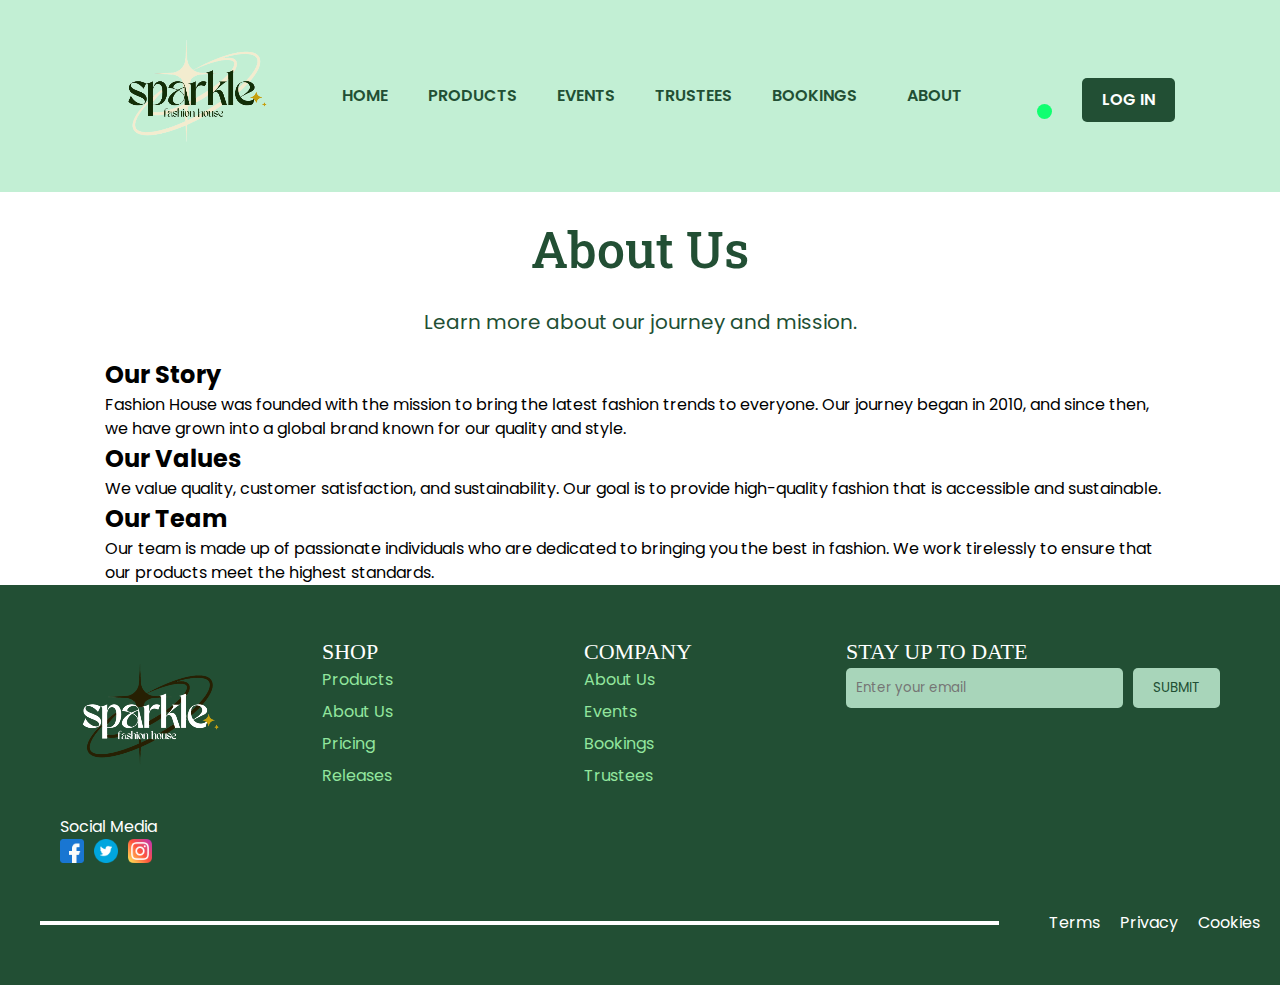
==== commit 11ae413d: "FinalWork" ====
--- a/about.html
+++ b/about.html
@@ -3,14 +3,16 @@
   <head>
     <meta charset="UTF-8" />
     <meta name="viewport" content="width=device-width, initial-scale=1.0" />
-    <title>About Us - Fashion House</title>
+    <title>About Us - Sparkle Fashion House</title>
     <link rel="stylesheet" href="css/styles.css" />
   </head>
   <body>
     <nav class="navbar">
       <div class="container">
         <div class="logo">
-          <a href="index.html"><img src="images/Rivo.svg" alt="logo" /></a>
+          <a href="index.html">
+            <img src="images/logo.png" alt="logo" />
+          </a>
         </div>
         <div class="main-menu">
           <ul>
@@ -80,22 +82,28 @@
       </div>
     </section>
 
+    <!-- --------------------------------- FOOTER SECTION ------------------------------------------------- -->
     <footer class="footer">
       <div class="footer-container">
         <div class="footer-column">
-          <h2 class="footer-logo">Rivo</h2>
+          <div class="logo">
+            <a href="index.html">
+              <img src="images/logowhite.png" alt="logo" />
+            </a>
+          </div>
           <p>Social Media</p>
           <div class="social-media-icons">
             <a href="#"><img src="images/facebook.png" alt="Facebook" /></a>
             <a href="#"><img src="images/twitter.png" alt="Twitter" /></a>
             <a href="#"><img src="images/instagram.png" alt="Instagram" /></a>
+            <!-- Add more images for other social media platforms -->
           </div>
         </div>
         <div class="footer-column">
           <h3>SHOP</h3>
           <ul>
-            <li><a href="#">Products</a></li>
-            <li><a href="#">Overview</a></li>
+            <li><a href="products.html">Products</a></li>
+            <li><a href="about.html">About Us</a></li>
             <li><a href="#">Pricing</a></li>
             <li><a href="#">Releases</a></li>
           </ul>
@@ -103,10 +111,10 @@
         <div class="footer-column">
           <h3>COMPANY</h3>
           <ul>
-            <li><a href="#">About Us</a></li>
-            <li><a href="#">Contact</a></li>
-            <li><a href="#">News</a></li>
-            <li><a href="#">Support</a></li>
+            <li><a href="about.html">About Us</a></li>
+            <li><a href="events.html">Events</a></li>
+            <li><a href="appointment.html">Bookings</a></li>
+            <li><a href="trustees.html">Trustees</a></li>
           </ul>
         </div>
         <div class="footer-column">
--- a/css/styles.css
+++ b/css/styles.css
@@ -1,4 +1,4 @@
-/* Combined CSS File */
+/* Combined and Responsive CSS File */
 
 /* Imports */
 @import url("https://fonts.googleapis.com/css2?family=Poppins:ital,wght@0,100;0,200;0,300;0,400;0,500;0,600;0,700;0,800;0,900;1,100;1,200;1,300;1,400;1,500;1,600;1,700;1,800;1,900&display=swap");
@@ -101,6 +101,8 @@
   height: auto;
   border-radius: 8px;
   cursor: pointer;
+  object-fit: cover; /* Ensures the image covers the area without stretching */
+  object-position: top;
 }
 
 .best-selling-pro h2 {
@@ -135,9 +137,11 @@
 }
 
 .product img {
-  max-width: 100%;
-  height: auto;
-  border-radius: 8px;
+  width: 100%;
+  height: 300px; /* Set a fixed height for the images */
+  object-fit: cover; /* Ensures the image covers the area without stretching */
+  object-position: top;
+  border-radius: 5px;
   cursor: pointer;
 }
 
@@ -472,7 +476,12 @@
 }
 
 /* Media Queries */
-@media (max-width: 960px) {
+@media (max-width: 1200px) {
+  .feedback-item_container {
+    width: 48%;
+    height: 250px;
+  }
+
   .text-xxl {
     font-size: 2.5rem;
   }
@@ -508,9 +517,143 @@
   .time-box p {
     font-size: 12px;
   }
-}
-
-@media (max-width: 500px) {
+
+  .product-list {
+    grid-template-columns: repeat(2, 1fr);
+  }
+
+  .feedback-content {
+    flex-direction: column;
+  }
+}
+
+@media (max-width: 768px) {
+  .custom-header {
+    font-size: 1em;
+    padding: 10px;
+  }
+
+  .custom-nav ul {
+    margin: 5px 0;
+  }
+
+  .custom-nav ul li {
+    margin: 0 5px;
+  }
+
+  .feedback-header_title {
+    font-size: 40px;
+  }
+
+  .feedback-item_container {
+    width: 100%;
+    height: auto;
+    margin-bottom: 20px;
+  }
+
+  .footer .footer-grid > div {
+    text-align: center;
+  }
+
+  .text-xl {
+    font-size: 1.9rem;
+  }
+
+  .text-lg {
+    font-size: 1.5rem;
+  }
+
+  .text-md {
+    font-size: 1.1rem;
+  }
+
+  .navbar .main-menu {
+    display: none;
+  }
+
+  .navbar .hamburger-button {
+    display: block;
+  }
+
+  .hero .container {
+    background: url("../images/hero-bg-mobile.png") no-repeat;
+    background-size: 350px 400px;
+    background-position: bottom;
+    height: 770px;
+  }
+
+  .hero .hero-content,
+  .hero .hero-text {
+    width: 100%;
+    text-align: center;
+  }
+
+  .hero .hero-buttons .btn {
+    margin-bottom: 10px;
+    display: block;
+    width: 100%;
+  }
+
+  .testimonials .testimonials-heading {
+    max-width: 100%;
+    text-align: center;
+  }
+
+  .testimonials .testimonials-grid,
+  .pricing .pricing-grid,
+  .footer .footer-grid {
+    grid-template-columns: 1fr;
+  }
+
+  .footer .card {
+    margin-right: 0;
+  }
+
+  .footer-column {
+    flex: 1 0 100%;
+    margin: 20px 0;
+  }
+
+  .subscribe-form input {
+    width: 100%;
+    font-size: 14px;
+    padding: 8px;
+  }
+
+  .best-selling-list {
+    grid-template-columns: 1fr;
+  }
+
+  .best-selling {
+    padding: 15px;
+  }
+
+  .container {
+    max-width: 100%;
+  }
+}
+
+@media (max-width: 480px) {
+  .feedback-header_title {
+    font-size: 30px;
+  }
+
+  .feedback-item_container {
+    padding: 15px;
+  }
+
+  .feedback_quotation-mark {
+    font-size: 40px;
+  }
+
+  .feedback_author {
+    font-size: 18px;
+  }
+
+  .feedback_message {
+    font-size: 12px;
+  }
+
   .exclusive-offer {
     flex-direction: column;
     padding: 20px;
@@ -541,6 +684,48 @@
 
   .time-box p {
     font-size: 10px;
+  }
+
+  .product-list {
+    grid-template-columns: 1fr;
+  }
+
+  .product {
+    padding: 10px;
+  }
+
+  .designer-clothes-container {
+    padding: 50px 40px;
+    height: 100%;
+    width: 100%;
+  }
+
+  .designer-clothes-box {
+    width: 100%;
+    height: 100%;
+    display: flex;
+    flex-direction: column;
+    justify-content: center;
+    gap: 2rem;
+  }
+
+  .imagesandtexts {
+    width: 100%;
+    height: 100%;
+    display: flex;
+    flex-direction: column;
+    justify-content: space-between;
+    gap: 5rem;
+    align-items: center;
+  }
+
+  .image1-text1,
+  .image2-text2,
+  .image3-text3 {
+    width: 100%;
+    height: 100%;
+    display: flex;
+    flex-direction: column;
   }
 }
 
@@ -738,101 +923,9 @@
   color: var(--dark-color);
 }
 
-@media (max-width: 670px) {
-  .navbar .main-menu {
-    display: none;
-  }
-
-  .navbar .hamburger-button {
-    display: block;
-  }
-
-  .hero .container {
-    background: url("../images/hero-bg-mobile.png") no-repeat;
-    background-size: 350px 400px;
-    background-position: bottom;
-    height: 770px;
-  }
-
-  .hero .hero-content,
-  .hero .hero-text {
-    width: 100%;
-    text-align: center;
-  }
-
-  .hero .hero-buttons .btn {
-    margin-bottom: 10px;
-    display: block;
-    width: 100%;
-  }
-
-  .testimonials .testimonials-heading {
-    max-width: 100%;
-    text-align: center;
-  }
-
-  .testimonials .testimonials-grid,
-  .pricing .pricing-grid,
-  .footer .footer-grid {
-    grid-template-columns: 1fr;
-  }
-
-  .footer .card {
-    margin-right: 0;
-  }
-
-  .footer .footer-grid > div {
-    text-align: center;
-  }
-
-  .text-xl {
-    font-size: 1.9rem;
-  }
-
-  .text-lg {
-    font-size: 1.5rem;
-  }
-
-  .text-md {
-    font-size: 1.1rem;
-  }
-
-  .custom-header {
-    font-size: 1em;
-    padding: 10px;
-  }
-
-  .custom-nav ul {
-    margin: 5px 0;
-  }
-
-  .custom-nav ul li {
-    margin: 0 5px;
-  }
-
-  .footer-column {
-    flex: 1 0 100%;
-    margin: 20px 0;
-  }
-
-  .subscribe-form input {
-    width: 100%;
-    font-size: 14px;
-    padding: 8px;
-  }
-
-  .best-selling-list {
-    grid-template-columns: 1fr;
-  }
-
-  .best-selling {
-    padding: 15px;
-  }
-}
-
 /* Main */
 main {
-  padding: 20px;
+  padding: 5px 0px 0px 0px;
 }
 
 .container h1 {
@@ -991,6 +1084,20 @@
   background-color: #1e3f2d;
 }
 
+#booking-form button {
+  background: var(--primary-color);
+  color: #fff;
+  border: none;
+  padding: 10px;
+  border-radius: 5px;
+  cursor: pointer;
+  transition: background 0.3s ease;
+}
+
+#booking-form button:hover {
+  background: #1e3f2d;
+}
+
 /* Feedback Corner */
 .feedback-container {
   max-width: 1100px;
@@ -1080,48 +1187,6 @@
   cursor: not-allowed;
 }
 
-/* Media Queries for Feedback Corner */
-@media (max-width: 1200px) {
-  .feedback-item_container {
-    width: 48%;
-    height: 250px;
-  }
-}
-
-@media (max-width: 768px) {
-  .feedback-header_title {
-    font-size: 40px;
-  }
-
-  .feedback-item_container {
-    width: 100%;
-    height: auto;
-    margin-bottom: 20px;
-  }
-}
-
-@media (max-width: 480px) {
-  .feedback-header_title {
-    font-size: 30px;
-  }
-
-  .feedback-item_container {
-    padding: 15px;
-  }
-
-  .feedback_quotation-mark {
-    font-size: 40px;
-  }
-
-  .feedback_author {
-    font-size: 18px;
-  }
-
-  .feedback_message {
-    font-size: 12px;
-  }
-}
-
 /* Designer Clothes */
 .designer-clothes-container {
   width: 100%;
@@ -1218,10 +1283,48 @@
   padding: 0 5px;
 }
 
+/* Ayotomide did the Marquee Section */
+
+.marquee {
+  width: 100%;
+  overflow: hidden;
+  white-space: nowrap;
+  box-sizing: border-box;
+  background-color: #c2efd4;
+  padding: 10px 0;
+}
+
+.marquee span {
+  display: inline-block;
+  padding-left: 100%;
+  animation: marquee 25s linear infinite;
+  font-size: 24px;
+  color: black;
+}
+
+@keyframes marquee {
+  from {
+    transform: translateX(0);
+  }
+  to {
+    transform: translateX(-100%);
+  }
+}
+
 /* Media Queries for Designer Clothes */
-@media (max-width: 1168px),
-  @media (max-width: 960px),
-  @media (max-width: 900px) {
+@media (max-width: 1168px) {
+  .designer-clothes-container {
+    padding: 50px 40px;
+  }
+}
+
+@media (max-width: 960px) {
+  .designer-clothes-container {
+    padding: 50px 40px;
+  }
+}
+
+@media (max-width: 900px) {
   .designer-clothes-container {
     padding: 50px 40px;
   }
@@ -1275,3 +1378,393 @@
     flex-direction: column;
   }
 }
+
+/* Event Section */
+.event-section {
+  padding: 20px;
+  background-color: #f4f4f6;
+}
+
+.event-grid {
+  display: grid;
+  grid-template-columns: 1fr 1fr;
+  gap: 20px;
+}
+
+.event-item {
+  background-color: #ffffff;
+  padding: 20px;
+  text-align: left;
+  border-radius: 5px;
+  box-shadow: 0 2px 4px rgba(0, 0, 0, 0.1);
+  display: flex;
+  flex-direction: row;
+  align-items: center;
+}
+
+.event-item img {
+  width: 150px;
+  height: 150px;
+  object-fit: cover;
+  border-radius: 5px;
+  margin-right: 20px;
+  object-position: top;
+}
+
+.event-item h2 {
+  font-size: 24px;
+  margin: 0 0 10px;
+}
+
+.event-item p {
+  margin: 5px 0;
+  color: #666666;
+}
+
+.event-item .event-details {
+  flex-grow: 1;
+}
+
+.event-item .event-date {
+  font-size: 16px;
+  color: var(--primary-color);
+  font-weight: bold;
+}
+
+.event-item .event-category {
+  background-color: var(--primary-color);
+  color: #ffffff;
+  padding: 5px 10px;
+  border-radius: 3px;
+  font-size: 14px;
+  margin-bottom: 10px;
+}
+
+.btn {
+  display: inline-block;
+  padding: 10px 20px;
+  background-color: var(--primary-color);
+  color: #ffffff;
+  border-radius: 5px;
+  text-decoration: none;
+  text-align: center;
+  margin-top: 10px;
+}
+
+.btn:hover {
+  background-color: #1e3f2d;
+}
+
+.pagination {
+  display: flex;
+  justify-content: center;
+  align-items: center;
+  margin-top: 20px;
+}
+
+.pagination-btn {
+  background-color: var(--primary-color);
+  color: #ffffff;
+  border: none;
+  padding: 10px 20px;
+  cursor: pointer;
+  border-radius: 5px;
+  font-weight: bold;
+  margin: 0 10px;
+}
+
+.pagination-btn:hover {
+  background-color: #1e3f2d;
+}
+/* Modal styles */
+.modal {
+  display: none;
+  position: fixed;
+  z-index: 1;
+  left: 0;
+  top: 0;
+  width: 100%;
+  height: 100%;
+  overflow: auto;
+  background-color: rgb(0, 0, 0);
+  background-color: rgba(0, 0, 0, 0.9);
+}
+
+.modal-content {
+  background-color: #fefefe;
+  margin: 15% auto;
+  padding: 20px;
+  border: 1px solid #888;
+  width: 80%;
+  max-width: 700px;
+  border-radius: 10px;
+  text-align: center;
+}
+
+.modal-content img {
+  width: 100%;
+  height: auto;
+  border-radius: 5px;
+  margin-bottom: 20px;
+}
+.close {
+  color: #aaa;
+  float: right;
+  font-size: 28px;
+  font-weight: bold;
+}
+
+.close:hover,
+.close:focus {
+  color: black;
+  text-decoration: none;
+  cursor: pointer;
+}
+
+/* Responsive styles */
+@media (max-width: 768px) {
+  .event-grid {
+    grid-template-columns: 1fr;
+  }
+}
+
+/* BOARD OF TRUSTEES PAGE */
+
+.board-of-trustees {
+  width: 100%;
+  padding: 50px 305px;
+  background-color: #f4f4f6; /* Added background color for better visual separation */
+}
+
+.board-of-trustees-box {
+  width: 100%;
+  display: flex;
+  flex-direction: column;
+  gap: 2rem;
+}
+
+.first-text-bot {
+  width: 100%;
+  display: flex;
+  flex-direction: column;
+  align-items: center;
+  padding: 15px 0;
+}
+
+.first-text-bot h1 {
+  color: var(--primary-color);
+  font-weight: 600;
+  font-size: 40px;
+  font-family: "Roboto Slab", serif;
+  text-align: center;
+}
+
+.first-text-bot p {
+  color: var(--primary-color);
+  text-align: center;
+  font-family: "Poppins", sans-serif;
+}
+
+.trustees-card-box {
+  width: 100%;
+  display: grid;
+  grid-template-columns: repeat(3, 1fr); /* 3 columns */
+  gap: 20px;
+}
+
+.trustees-card {
+  display: flex;
+  flex-direction: column;
+  box-shadow: 1px 1px 8px #e6e6e6;
+  border-radius: 10px;
+  overflow: hidden;
+  background: #fff; /* Added background color for cards */
+}
+
+.trustee-img img {
+  width: 100%;
+  height: 450px; /* Set a fixed height for the images */
+  object-fit: cover; /* Ensures the image covers the area without stretching */
+  object-position: top;
+  /* border-radius: 5px; */
+}
+
+.trustee-text {
+  width: 100%;
+  padding: 10px;
+  background: #c2efd4;
+  display: flex;
+  flex-direction: column;
+  align-items: center;
+  justify-content: center;
+}
+
+.trustee-text h3 {
+  font-size: 1.2em;
+  color: var(--dark-color);
+}
+
+.trustee-text p {
+  font-size: 1em;
+  color: var(--dark-color);
+}
+
+/* MEDIA QUERY FOR TRUSTEES PAGE */
+@media (max-width: 1168px) {
+  .board-of-trustees {
+    padding: 50px 40px;
+  }
+}
+
+@media (max-width: 960px) {
+  .board-of-trustees {
+    padding: 50px 40px;
+  }
+}
+
+@media (max-width: 670px) {
+  .board-of-trustees {
+    padding: 50px 20px;
+  }
+
+  .trustees-card-box {
+    grid-template-columns: 1fr;
+  }
+
+  .trustees-card {
+    height: auto; /* Adjusted for better responsiveness */
+  }
+}
+
+@media (max-width: 500px) {
+  .board-of-trustees {
+    padding: 20px;
+  }
+
+  .trustees-card-box {
+    grid-template-columns: 1fr;
+  }
+
+  .trustees-card {
+    width: 100%;
+    height: auto;
+    border-radius: 10px;
+  }
+}
+
+.product-grid {
+  display: grid;
+  grid-template-columns: repeat(3, 1fr); /* 3 columns */
+  gap: 20px;
+}
+
+/* Product Item */
+.product-item {
+  display: flex;
+  flex-direction: column;
+  align-items: center;
+  box-shadow: 1px 1px 8px #e6e6e6;
+  border-radius: 10px;
+  overflow: hidden;
+  background: #fff;
+  text-align: center;
+  padding: 20px;
+  cursor: pointer; /* Ensure cursor changes to a hand */
+}
+
+.product-item img {
+  width: 100%;
+  height: auto;
+  object-fit: cover;
+}
+
+/* Carousel Section */
+.carousel-section {
+  position: relative;
+  width: 100%;
+  /* margin: 0 auto; */
+  overflow: hidden;
+}
+
+.carousel {
+  display: flex;
+  transition: transform 0.5s ease-in-out;
+  width: 100%;
+}
+
+.carousel-item {
+  position: relative;
+  min-width: 100%;
+  box-sizing: border-box;
+  display: flex;
+  justify-content: center;
+  align-items: center;
+}
+
+.carousel-item img {
+  width: 100%;
+  display: block;
+  height: 600px; /* Set a fixed height for the images */
+  object-fit: cover; /* Ensures the image covers the area without stretching */
+  object-position: top;
+}
+
+.carousel-caption {
+  position: absolute;
+  top: 50%;
+  left: 50%;
+  transform: translate(-50%, -50%);
+  text-align: center;
+  color: white;
+}
+
+.carousel-caption h2 {
+  font-size: 2.5rem;
+  font-weight: bold;
+  margin-bottom: 10px;
+}
+
+.carousel-caption p {
+  font-size: 1.2rem;
+  margin-bottom: 20px;
+}
+
+.carousel-btn {
+  display: inline-block;
+  padding: 10px 20px;
+  background-color: var(--primary-color);
+  color: white;
+  text-decoration: none;
+  font-size: 1rem;
+  border-radius: 5px;
+  transition: background-color 0.3s ease;
+}
+
+.carousel-btn:hover {
+  background-color: #1e3f2d;
+}
+
+.carousel-control {
+  position: absolute;
+  top: 50%;
+  transform: translateY(-50%);
+  background-color: rgba(0, 0, 0, 0.5);
+  color: white;
+  border: none;
+  padding: 10px;
+  cursor: pointer;
+  font-size: 24px;
+  z-index: 10;
+}
+
+.prev {
+  left: 10px;
+}
+
+.next {
+  right: 10px;
+}
+
+.carousel-control:hover {
+  background-color: rgba(0, 0, 0, 0.8);
+}
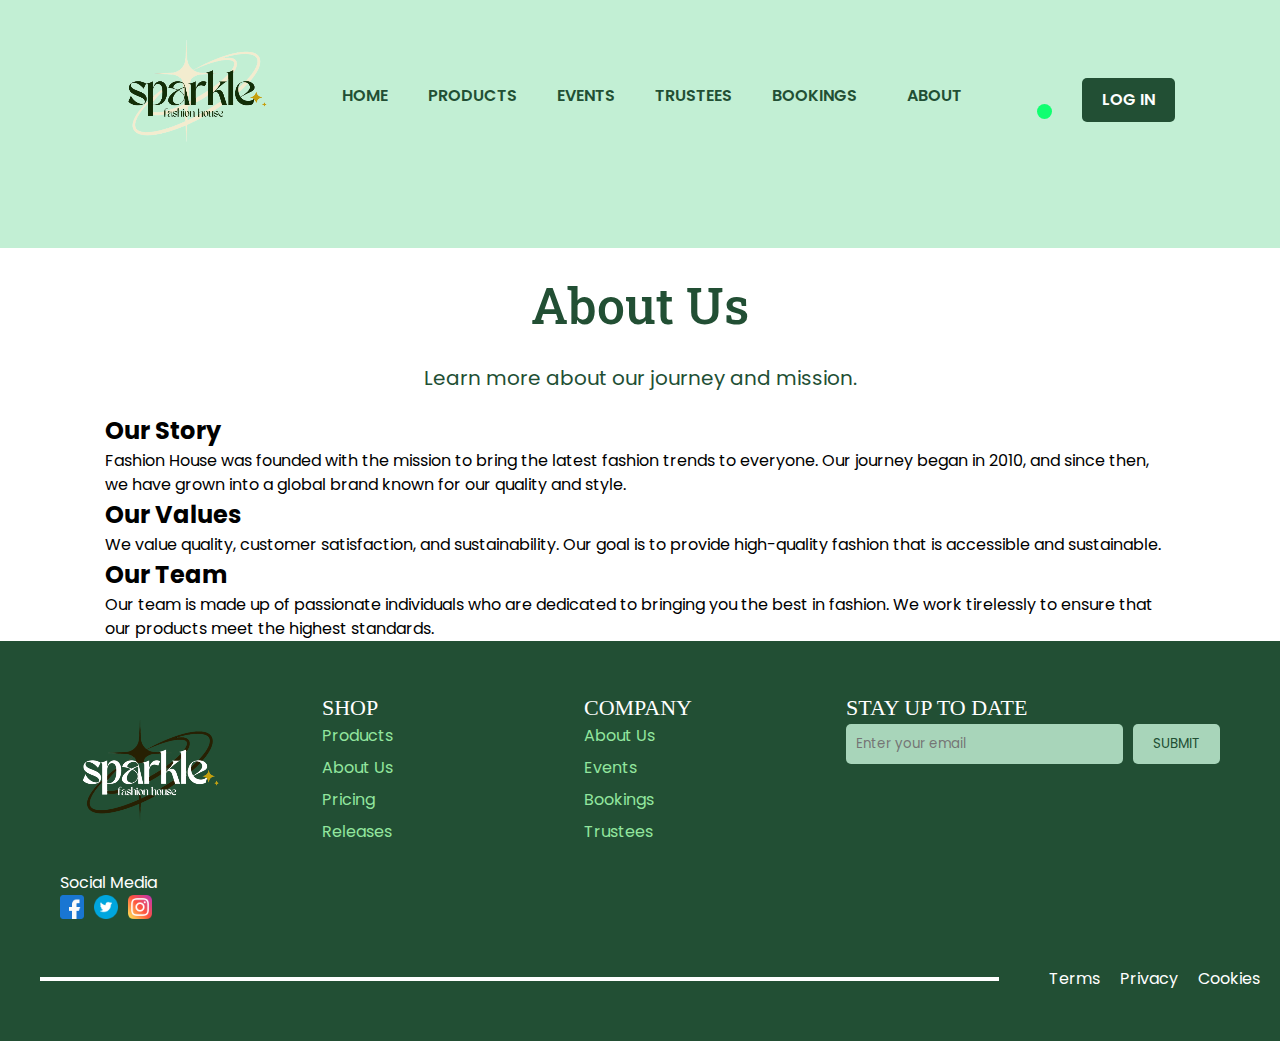
==== commit 04fbd0cc: "Added Marquee" ====
--- a/about.html
+++ b/about.html
@@ -52,7 +52,13 @@
         </div>
       </div>
     </nav>
-
+    <div class="marquee">
+      <span
+        >Welcome to the fastest rising fashion industry in the world. You can go
+        to the upcoming events and announcements to know the lastest news and
+        offers in our store.</span
+      >
+    </div>
     <header class="custom-header">
       <h1>About Us</h1>
       <p>Learn more about our journey and mission.</p>
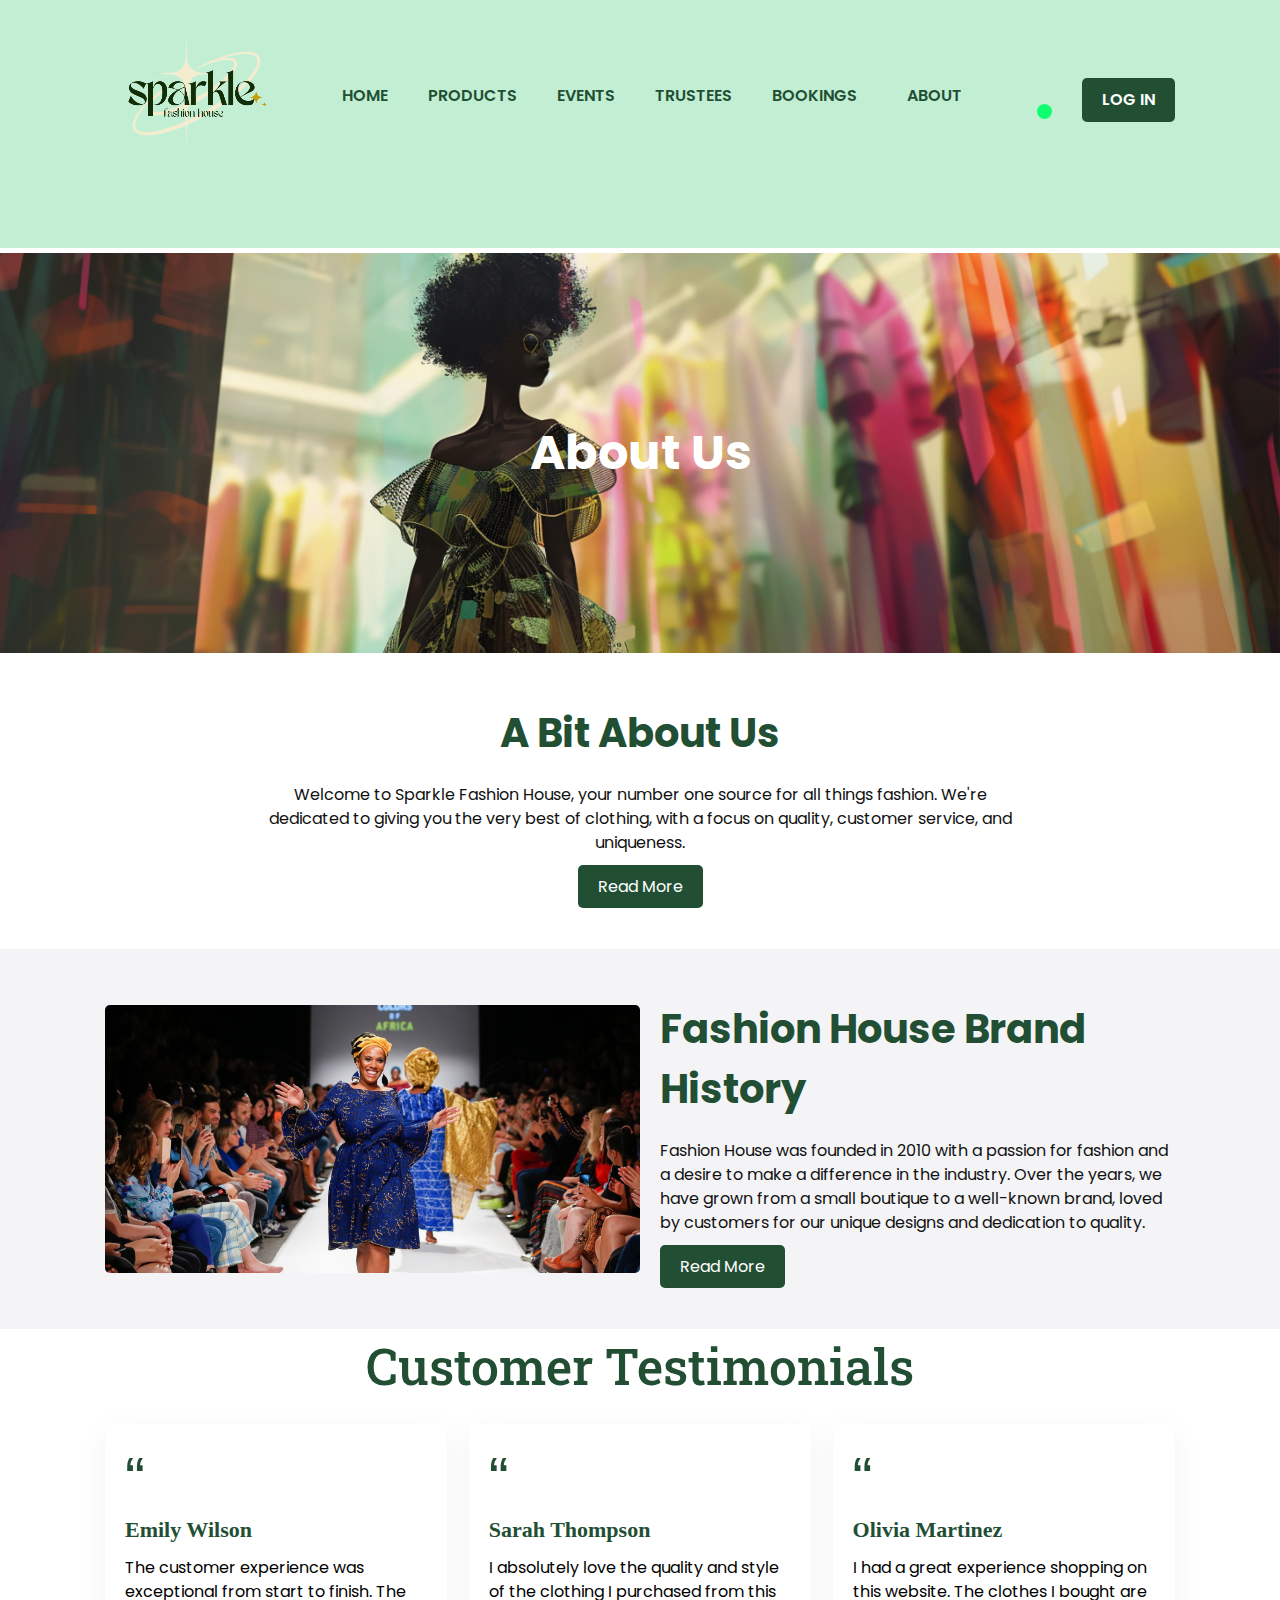
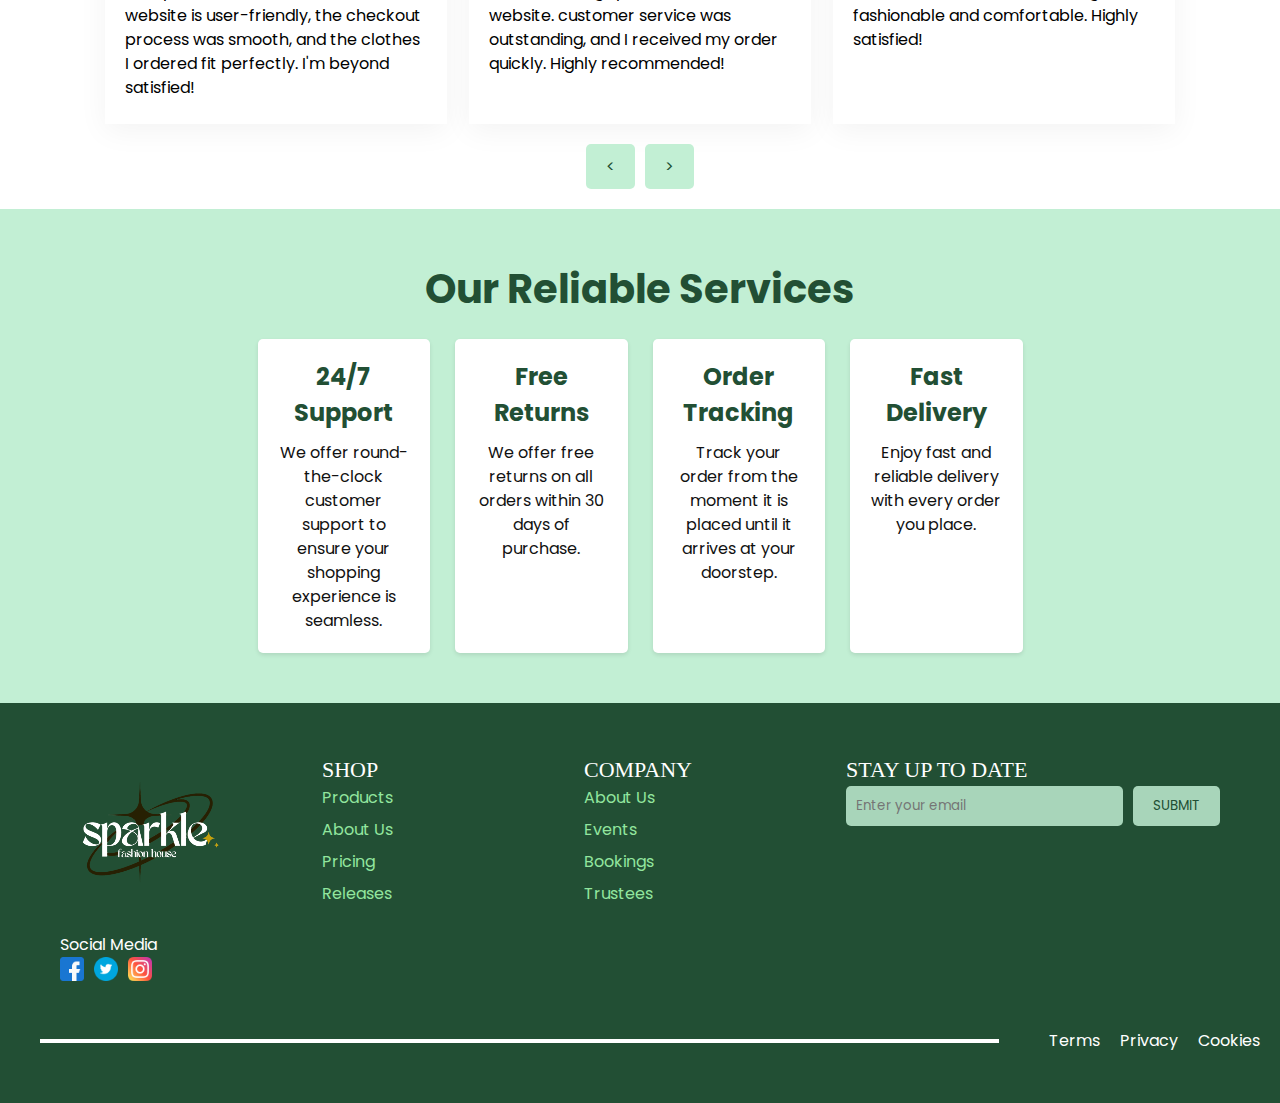
==== commit c154f498: "FinalWork on About Page" ====
--- a/about.html
+++ b/about.html
@@ -59,34 +59,127 @@
         offers in our store.</span
       >
     </div>
-    <header class="custom-header">
-      <h1>About Us</h1>
-      <p>Learn more about our journey and mission.</p>
-    </header>
-
-    <section class="about-section">
-      <div class="container">
-        <h2>Our Story</h2>
-        <p>
-          Fashion House was founded with the mission to bring the latest fashion
-          trends to everyone. Our journey began in 2010, and since then, we have
-          grown into a global brand known for our quality and style.
-        </p>
-
-        <h2>Our Values</h2>
-        <p>
-          We value quality, customer satisfaction, and sustainability. Our goal
-          is to provide high-quality fashion that is accessible and sustainable.
-        </p>
-
-        <h2>Our Team</h2>
-        <p>
-          Our team is made up of passionate individuals who are dedicated to
-          bringing you the best in fashion. We work tirelessly to ensure that
-          our products meet the highest standards.
-        </p>
-      </div>
-    </section>
+    <main>
+      <!-- Hero Section -->
+      <section class="hero-section">
+        <img src="images/carousel-1.jpg" alt="About Us" />
+        <div class="hero-text">
+          <h1>About Us</h1>
+        </div>
+      </section>
+
+      <!-- About Us Section -->
+      <section class="about-us-section">
+        <div class="container">
+          <h2>A Bit About Us</h2>
+          <p>
+            Welcome to Sparkle Fashion House, your number one source for all
+            things fashion. We're dedicated to giving you the very best of
+            clothing, with a focus on quality, customer service, and uniqueness.
+          </p>
+          <a href="#" class="btn-primary">Read More</a>
+        </div>
+      </section>
+
+      <!-- History Section -->
+      <section class="history-section">
+        <div class="container">
+          <img src="images/carousel-2.jpg" alt="History" />
+          <div class="history-text">
+            <h2>Fashion House Brand History</h2>
+            <p>
+              Fashion House was founded in 2010 with a passion for fashion and a
+              desire to make a difference in the industry. Over the years, we
+              have grown from a small boutique to a well-known brand, loved by
+              customers for our unique designs and dedication to quality.
+            </p>
+            <a href="#" class="btn-primary">Read More</a>
+          </div>
+        </div>
+      </section>
+
+      <!-- Customer Stories Section -->
+      <section class="feedback-container">
+        <h2 class="feedback-header_title">Customer Testimonials</h2>
+
+        <div class="feedback-content">
+          <div class="feedback-item_container">
+            <div class="feedback-item_content">
+              <span class="feedback_quotation-mark">“</span>
+              <p class="feedback_author">Emily Wilson</p>
+              <p class="feedback_message">
+                The customer experience was exceptional from start to finish.
+                The website is user-friendly, the checkout process was smooth,
+                and the clothes I ordered fit perfectly. I'm beyond satisfied!
+              </p>
+            </div>
+          </div>
+
+          <div class="feedback-item_container">
+            <div class="feedback-item_content">
+              <span class="feedback_quotation-mark">“</span>
+              <p class="feedback_author">Sarah Thompson</p>
+              <p class="feedback_message">
+                I absolutely love the quality and style of the clothing I
+                purchased from this website. customer service was outstanding,
+                and I received my order quickly. Highly recommended!
+              </p>
+            </div>
+          </div>
+
+          <div class="feedback-item_container">
+            <div class="feedback-item_content">
+              <span class="feedback_quotation-mark">“</span>
+              <p class="feedback_author">Olivia Martinez</p>
+              <p class="feedback_message">
+                I had a great experience shopping on this website. The clothes I
+                bought are fashionable and comfortable. Highly satisfied!
+              </p>
+            </div>
+          </div>
+        </div>
+
+        <div class="pagination-controls_container">
+          <button id="prev-btn" class="pagination-btn_control">&lt;</button>
+          <button id="next-btn" class="pagination-btn_control">&gt;</button>
+        </div>
+      </section>
+
+      <!-- Services Section -->
+      <section class="services-section">
+        <div class="container">
+          <h2>Our Reliable Services</h2>
+          <div class="services-grid">
+            <div class="service-item">
+              <h3>24/7 Support</h3>
+              <p>
+                We offer round-the-clock customer support to ensure your
+                shopping experience is seamless.
+              </p>
+            </div>
+            <div class="service-item">
+              <h3>Free Returns</h3>
+              <p>
+                We offer free returns on all orders within 30 days of purchase.
+              </p>
+            </div>
+            <div class="service-item">
+              <h3>Order Tracking</h3>
+              <p>
+                Track your order from the moment it is placed until it arrives
+                at your doorstep.
+              </p>
+            </div>
+            <div class="service-item">
+              <h3>Fast Delivery</h3>
+              <p>
+                Enjoy fast and reliable delivery with every order you place.
+              </p>
+            </div>
+          </div>
+        </div>
+      </section>
+    </main>
 
     <!-- --------------------------------- FOOTER SECTION ------------------------------------------------- -->
     <footer class="footer">
--- a/css/styles.css
+++ b/css/styles.css
@@ -1,7 +1,5 @@
-/* Combined and Responsive CSS File */
-
 /* Imports */
-@import url("https://fonts.googleapis.com/css2?family=Poppins:ital,wght@0,100;0,200;0,300;0,400;0,500;0,600;0,700;0,800;0,900;1,100;1,200;1,300;1,400;1,500;1,600;1,700;1,800;1,900&display=swap");
+@import url("https://fonts.googleapis.com/css2?family=Poppins:ital,wght@0,100;0,200;0,300;0,400;0,500;0,600;0,700;0,800;0,900&display=swap");
 @import url("https://fonts.googleapis.com/css2?family=Roboto+Slab:wght@100..900&display=swap");
 
 /* Base Styles */
@@ -40,14 +38,13 @@
   font-weight: 500;
   color: var(--primary-color);
   font-size: 50px;
-  font-family: "Roboto Slab", sans-serif;
   margin-bottom: 20px;
 }
 
 /* Navigation */
 .custom-nav ul {
   list-style: none;
-  padding: 10;
+  padding: 10px;
   margin: 15px 0 0 0;
   display: flex;
   justify-content: center;
@@ -101,7 +98,7 @@
   height: auto;
   border-radius: 8px;
   cursor: pointer;
-  object-fit: cover; /* Ensures the image covers the area without stretching */
+  object-fit: cover;
   object-position: top;
 }
 
@@ -131,7 +128,7 @@
 
 .product {
   background-color: #ffffff;
-  border-radius: 0px;
+  border-radius: 5px;
   padding: 10px;
   text-align: center;
 }
@@ -217,18 +214,15 @@
 }
 
 .close {
-  position: absolute;
-  top: 15px;
-  right: 35px;
-  color: #f1f1f1;
-  font-size: 40px;
+  color: #aaa;
+  float: right;
+  font-size: 28px;
   font-weight: bold;
-  transition: 0.3s;
 }
 
 .close:hover,
 .close:focus {
-  color: #bbb;
+  color: black;
   text-decoration: none;
   cursor: pointer;
 }
@@ -1034,7 +1028,7 @@
 
 .time-slot button {
   padding: 10px 20px;
-  background-color: var(--secondary-color);
+  background-color: var(--primary-color);
   color: #ffffff;
   border: none;
   border-radius: 5px;
@@ -1216,7 +1210,6 @@
 .first-text h1 {
   color: var(--primary-color);
   font-weight: 600;
-  font-size: medium;
   font-size: 40px;
   font-family: "roboto slab";
   text-align: center;
@@ -1225,7 +1218,6 @@
 .first-text p {
   color: var(--primary-color);
   text-align: center;
-  font-family: "Poppins";
 }
 
 .imagesandtexts {
@@ -1283,8 +1275,7 @@
   padding: 0 5px;
 }
 
-/* Ayotomide did the Marquee Section */
-
+/* Marquee Section */
 .marquee {
   width: 100%;
   overflow: hidden;
@@ -1308,74 +1299,6 @@
   }
   to {
     transform: translateX(-100%);
-  }
-}
-
-/* Media Queries for Designer Clothes */
-@media (max-width: 1168px) {
-  .designer-clothes-container {
-    padding: 50px 40px;
-  }
-}
-
-@media (max-width: 960px) {
-  .designer-clothes-container {
-    padding: 50px 40px;
-  }
-}
-
-@media (max-width: 900px) {
-  .designer-clothes-container {
-    padding: 50px 40px;
-  }
-}
-
-@media (max-width: 670px) {
-  .designer-clothes-container {
-    padding: 50px 40px;
-  }
-
-  .imagesandtexts {
-    width: 100%;
-    height: 50%;
-    display: flex;
-    justify-content: space-between;
-  }
-}
-
-@media (max-width: 500px) {
-  .designer-clothes-container {
-    padding: 50px 40px;
-    height: 100%;
-    width: 100%;
-  }
-
-  .designer-clothes-box {
-    width: 100%;
-    height: 100%;
-    display: flex;
-    flex-direction: column;
-    justify-content: center;
-    gap: 2rem;
-  }
-
-  .imagesandtexts {
-    width: 100%;
-    height: 100%;
-    display: flex;
-    flex-direction: column;
-    justify-content: space-between;
-    gap: 5rem;
-    align-items: center;
-  }
-
-  .image1-text1,
-  .image2-text2,
-  .image3-text3 {
-    width: 100%;
-    height: 100%;
-    display: flex;
-    flex-direction: column;
   }
 }
 
@@ -1476,6 +1399,7 @@
 .pagination-btn:hover {
   background-color: #1e3f2d;
 }
+
 /* Modal styles */
 .modal {
   display: none;
@@ -1486,7 +1410,6 @@
   width: 100%;
   height: 100%;
   overflow: auto;
-  background-color: rgb(0, 0, 0);
   background-color: rgba(0, 0, 0, 0.9);
 }
 
@@ -1506,7 +1429,9 @@
   height: auto;
   border-radius: 5px;
   margin-bottom: 20px;
-}
+  align-content: center;
+}
+
 .close {
   color: #aaa;
   float: right;
@@ -1529,11 +1454,10 @@
 }
 
 /* BOARD OF TRUSTEES PAGE */
-
 .board-of-trustees {
   width: 100%;
   padding: 50px 305px;
-  background-color: #f4f4f6; /* Added background color for better visual separation */
+  background-color: #f4f4f6;
 }
 
 .board-of-trustees-box {
@@ -1562,13 +1486,12 @@
 .first-text-bot p {
   color: var(--primary-color);
   text-align: center;
-  font-family: "Poppins", sans-serif;
 }
 
 .trustees-card-box {
   width: 100%;
   display: grid;
-  grid-template-columns: repeat(3, 1fr); /* 3 columns */
+  grid-template-columns: repeat(3, 1fr);
   gap: 20px;
 }
 
@@ -1578,15 +1501,14 @@
   box-shadow: 1px 1px 8px #e6e6e6;
   border-radius: 10px;
   overflow: hidden;
-  background: #fff; /* Added background color for cards */
+  background: #fff;
 }
 
 .trustee-img img {
   width: 100%;
-  height: 450px; /* Set a fixed height for the images */
-  object-fit: cover; /* Ensures the image covers the area without stretching */
+  height: 450px;
+  object-fit: cover;
   object-position: top;
-  /* border-radius: 5px; */
 }
 
 .trustee-text {
@@ -1632,7 +1554,7 @@
   }
 
   .trustees-card {
-    height: auto; /* Adjusted for better responsiveness */
+    height: auto;
   }
 }
 
@@ -1652,37 +1574,10 @@
   }
 }
 
-.product-grid {
-  display: grid;
-  grid-template-columns: repeat(3, 1fr); /* 3 columns */
-  gap: 20px;
-}
-
-/* Product Item */
-.product-item {
-  display: flex;
-  flex-direction: column;
-  align-items: center;
-  box-shadow: 1px 1px 8px #e6e6e6;
-  border-radius: 10px;
-  overflow: hidden;
-  background: #fff;
-  text-align: center;
-  padding: 20px;
-  cursor: pointer; /* Ensure cursor changes to a hand */
-}
-
-.product-item img {
-  width: 100%;
-  height: auto;
-  object-fit: cover;
-}
-
 /* Carousel Section */
 .carousel-section {
   position: relative;
   width: 100%;
-  /* margin: 0 auto; */
   overflow: hidden;
 }
 
@@ -1704,8 +1599,8 @@
 .carousel-item img {
   width: 100%;
   display: block;
-  height: 600px; /* Set a fixed height for the images */
-  object-fit: cover; /* Ensures the image covers the area without stretching */
+  height: 600px;
+  object-fit: cover;
   object-position: top;
 }
 
@@ -1768,3 +1663,215 @@
 .carousel-control:hover {
   background-color: rgba(0, 0, 0, 0.8);
 }
+
+/* Hero Section */
+.hero-section {
+  position: relative;
+  width: 100%;
+  height: 400px;
+  background-color: #f4f4f6;
+}
+
+.hero-section img {
+  width: 100%;
+  height: 100%;
+  object-fit: cover;
+  object-position: center;
+}
+
+.hero-section .hero-text {
+  position: absolute;
+  top: 50%;
+  left: 50%;
+  transform: translate(-50%, -50%);
+  text-align: center;
+  color: white;
+}
+
+.hero-section .hero-text h1 {
+  font-size: 3rem;
+  font-weight: bold;
+}
+
+/* About Us Section */
+.about-us-section {
+  padding: 50px 20px;
+  background-color: #ffffff;
+  text-align: center;
+}
+
+.about-us-section .container {
+  max-width: 800px;
+  margin: 0 auto;
+}
+
+.about-us-section h2 {
+  font-size: 2.5rem;
+  color: var(--primary-color);
+  margin-bottom: 20px;
+}
+
+.about-us-section p {
+  font-size: 1rem;
+  color: var(--dark-color);
+  margin-bottom: 20px;
+}
+
+.about-us-section .btn-primary {
+  padding: 10px 20px;
+  background-color: var(--primary-color);
+  color: #ffffff;
+  text-decoration: none;
+  border-radius: 5px;
+  transition: background-color 0.3s ease;
+}
+
+.about-us-section .btn-primary:hover {
+  background-color: #1e3f2d;
+}
+
+/* History Section */
+.history-section {
+  padding: 50px 20px;
+  background-color: #f4f4f6;
+}
+
+.history-section .container {
+  display: flex;
+  align-items: center;
+  justify-content: space-between;
+}
+
+.history-section img {
+  width: 50%;
+  height: auto;
+  border-radius: 5px;
+  margin-right: 20px;
+}
+
+.history-section .history-text {
+  max-width: 50%;
+}
+
+.history-section h2 {
+  font-size: 2.5rem;
+  color: var(--primary-color);
+  margin-bottom: 20px;
+}
+
+.history-section p {
+  font-size: 1rem;
+  color: var(--dark-color);
+  margin-bottom: 20px;
+}
+
+.history-section .btn-primary {
+  padding: 10px 20px;
+  background-color: var(--primary-color);
+  color: #ffffff;
+  text-decoration: none;
+  border-radius: 5px;
+  transition: background-color 0.3s ease;
+}
+
+.history-section .btn-primary:hover {
+  background-color: #1e3f2d;
+}
+
+/* Customer Stories Section */
+.customer-stories-section {
+  padding: 50px 20px;
+  background-color: #ffffff;
+  text-align: center;
+}
+
+.customer-stories-section .container {
+  max-width: 800px;
+  margin: 0 auto;
+}
+
+.customer-stories-section h2 {
+  font-size: 2.5rem;
+  color: var(--primary-color);
+  margin-bottom: 20px;
+}
+
+.customer-story {
+  background-color: #f4f4f6;
+  padding: 20px;
+  border-radius: 5px;
+  margin-bottom: 20px;
+}
+
+.customer-story p {
+  font-size: 1rem;
+  color: var(--dark-color);
+}
+
+/* Services Section */
+.services-section {
+  padding: 50px 20px;
+  background-color: #c2efd4;
+  text-align: center;
+}
+
+.services-section .container {
+  max-width: 800px;
+  margin: 0 auto;
+}
+
+.services-section h2 {
+  font-size: 2.5rem;
+  color: var(--primary-color);
+  margin-bottom: 20px;
+}
+
+.services-grid {
+  display: flex;
+  justify-content: space-around;
+  flex-wrap: wrap;
+  gap: 20px;
+}
+
+.service-item {
+  background-color: #ffffff;
+  padding: 20px;
+  border-radius: 5px;
+  width: calc(25% - 20px);
+  box-shadow: 0 2px 4px rgba(0, 0, 0, 0.1);
+}
+
+.service-item h3 {
+  font-size: 1.5rem;
+  color: var(--primary-color);
+  margin-bottom: 10px;
+}
+
+.service-item p {
+  font-size: 1rem;
+  color: var(--dark-color);
+}
+
+/* Responsive Styles */
+@media (max-width: 768px) {
+  .history-section .container {
+    flex-direction: column;
+  }
+
+  .history-section img {
+    width: 100%;
+    margin-bottom: 20px;
+  }
+
+  .history-section .history-text {
+    max-width: 100%;
+  }
+
+  .services-grid {
+    flex-direction: column;
+  }
+
+  .service-item {
+    width: 100%;
+  }
+}
